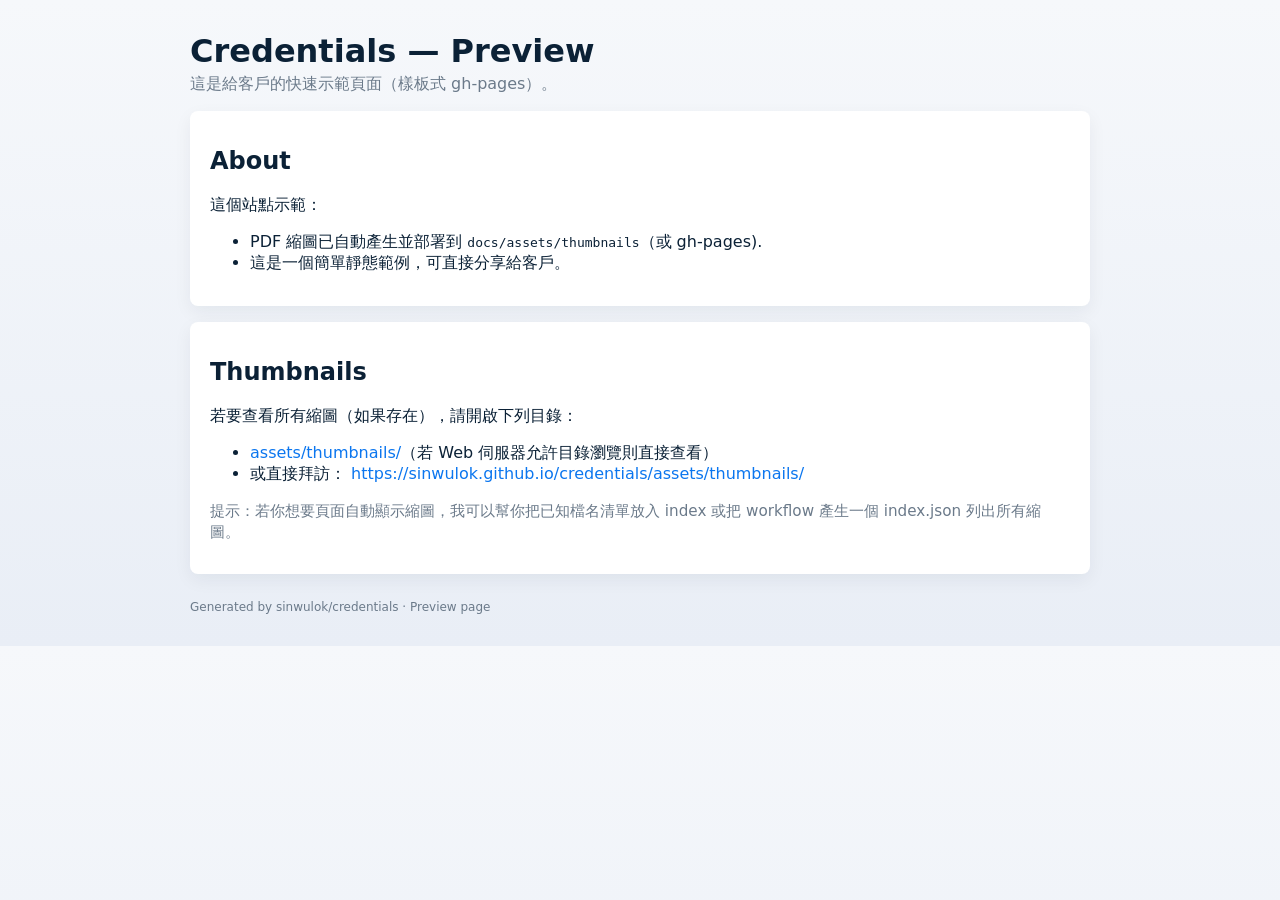
==== docs/index.html @ 2d91c53c "Add simple gh-pages preview (docs/index.html + docs/styles.css) to allow immediate preview for custo" ====
<!doctype html>
<html lang="zh-Hant">
<head>
  <meta charset="utf-8" />
  <meta name="viewport" content="width=device-width,initial-scale=1" />
  <title>Credentials — Preview</title>
  <link rel="stylesheet" href="styles.css" />
</head>
<body>
  <main class="wrap">
    <header>
      <h1>Credentials — Preview</h1>
      <p class="lead">這是給客戶的快速示範頁面（樣板式 gh-pages）。</p>
    </header>

    <section class="card">
      <h2>About</h2>
      <p>這個站點示範：</p>
      <ul>
        <li>PDF 縮圖已自動產生並部署到 <code>docs/assets/thumbnails</code>（或 gh-pages).</li>
        <li>這是一個簡單靜態範例，可直接分享給客戶。</li>
      </ul>
    </section>

    <section class="card">
      <h2>Thumbnails</h2>
      <p>若要查看所有縮圖（如果存在），請開啟下列目錄：</p>
      <ul>
        <li><a href="./assets/thumbnails/" target="_blank" rel="noopener">assets/thumbnails/</a>（若 Web 伺服器允許目錄瀏覽則直接查看）</li>
        <li>或直接拜訪： <a href="https://sinwulok.github.io/credentials/assets/thumbnails/" target="_blank" rel="noopener">https://sinwulok.github.io/credentials/assets/thumbnails/</a></li>
      </ul>
      <p class="muted">提示：若你想要頁面自動顯示縮圖，我可以幫你把已知檔名清單放入 index 或把 workflow 產生一個 index.json 列出所有縮圖。</p>
    </section>

    <footer>
      <small>Generated by sinwulok/credentials · Preview page</small>
    </footer>
  </main>
</body>
</html>
---- docs/styles.css ----
:root{
  --bg:#f6f8fb;
  --card:#ffffff;
  --accent:#0b76ef;
  --text:#0b2136;
  --muted:#6b7a8a;
}
*{box-sizing:border-box}
body{
  margin:0;
  font-family:system-ui,-apple-system,Segoe UI,Roboto,Helvetica,Arial;
  background:linear-gradient(180deg,var(--bg),#e9eef6);
  color:var(--text);
  padding:2rem;
}
.wrap{max-width:900px;margin:0 auto}
header h1{margin:0 0 .25rem}
.lead{margin:.25rem 0 1rem;color:var(--muted)}
.card{
  background:var(--card);
  border-radius:8px;
  padding:1rem 1.25rem;
  box-shadow:0 6px 18px rgba(11,33,54,0.06);
  margin-bottom:1rem;
}
a{color:var(--accent);text-decoration:none}
a:hover{text-decoration:underline}
footer{margin-top:1.5rem;color:var(--muted);font-size:.9rem}
.muted{color:var(--muted);font-size:.95rem}
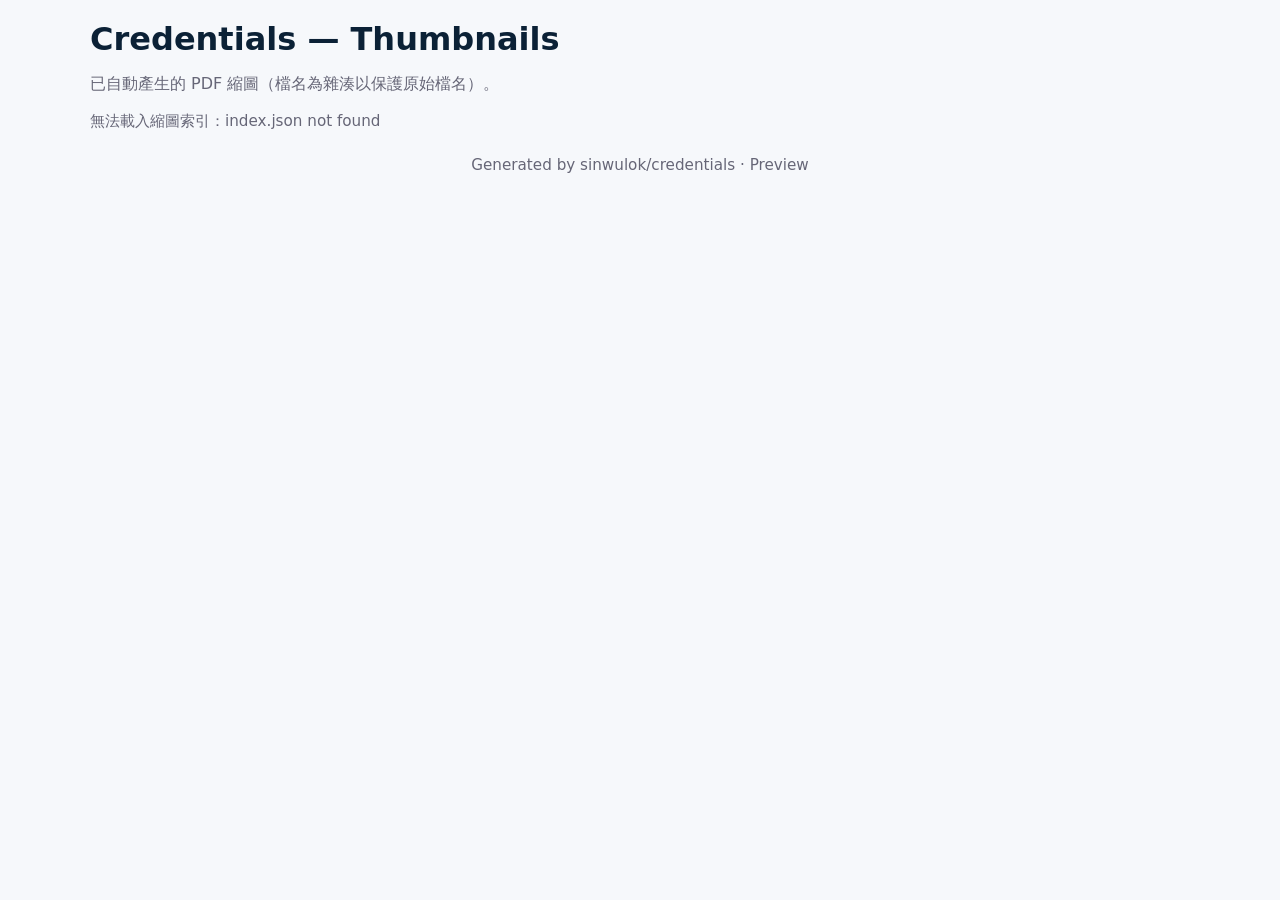
==== commit 968ba02d: "Make docs/index.html load thumbnails index.json and show gallery" ====
--- a/docs/index.html
+++ b/docs/index.html
@@ -3,38 +3,69 @@
 <head>
   <meta charset="utf-8" />
   <meta name="viewport" content="width=device-width,initial-scale=1" />
-  <title>Credentials — Preview</title>
-  <link rel="stylesheet" href="styles.css" />
+  <title>Credentials — Thumbnails</title>
+  <style>
+    body{font-family:system-ui, -apple-system, "Segoe UI", Roboto, Arial; margin:0; padding:1rem; background:#f6f8fb; color:#0b2136}
+    .wrap{max-width:1100px;margin:0 auto}
+    header{margin-bottom:1rem}
+    h1{margin:.25rem 0}
+    p.lead{color:#667}
+    .grid{display:grid;grid-template-columns:repeat(auto-fill,minmax(160px,1fr));gap:10px}
+    .card{background:#fff;padding:6px;border-radius:8px;box-shadow:0 6px 18px rgba(11,33,54,0.06)}
+    img{width:100%;height:auto;display:block;border-radius:6px}
+    .muted{color:#667;font-size:.95rem}
+    .center{text-align:center}
+  </style>
 </head>
 <body>
   <main class="wrap">
     <header>
-      <h1>Credentials — Preview</h1>
-      <p class="lead">這是給客戶的快速示範頁面（樣板式 gh-pages）。</p>
+      <h1>Credentials — Thumbnails</h1>
+      <p class="lead">已自動產生的 PDF 縮圖（檔名為雜湊以保護原始檔名）。</p>
     </header>
 
-    <section class="card">
-      <h2>About</h2>
-      <p>這個站點示範：</p>
-      <ul>
-        <li>PDF 縮圖已自動產生並部署到 <code>docs/assets/thumbnails</code>（或 gh-pages).</li>
-        <li>這是一個簡單靜態範例，可直接分享給客戶。</li>
-      </ul>
+    <section id="content">
+      <p class="muted">載入縮圖中…</p>
     </section>
 
-    <section class="card">
-      <h2>Thumbnails</h2>
-      <p>若要查看所有縮圖（如果存在），請開啟下列目錄：</p>
-      <ul>
-        <li><a href="./assets/thumbnails/" target="_blank" rel="noopener">assets/thumbnails/</a>（若 Web 伺服器允許目錄瀏覽則直接查看）</li>
-        <li>或直接拜訪： <a href="https://sinwulok.github.io/credentials/assets/thumbnails/" target="_blank" rel="noopener">https://sinwulok.github.io/credentials/assets/thumbnails/</a></li>
-      </ul>
-      <p class="muted">提示：若你想要頁面自動顯示縮圖，我可以幫你把已知檔名清單放入 index 或把 workflow 產生一個 index.json 列出所有縮圖。</p>
-    </section>
-
-    <footer>
-      <small>Generated by sinwulok/credentials · Preview page</small>
+    <footer style="margin-top:1.5rem" class="muted center">
+      Generated by sinwulok/credentials · Preview
     </footer>
   </main>
+
+  <script>
+    async function loadThumbnails() {
+      const content = document.getElementById('content');
+      try {
+        const res = await fetch('./assets/thumbnails/index.json');
+        if (!res.ok) throw new Error('index.json not found');
+        const files = await res.json();
+        if (!files || files.length === 0) {
+          content.innerHTML = '<p class="muted">目前沒有縮圖。</p>';
+          return;
+        }
+        const grid = document.createElement('div');
+        grid.className = 'grid';
+        files.forEach(fn => {
+          const card = document.createElement('div');
+          card.className = 'card';
+          const img = document.createElement('img');
+          img.src = './assets/thumbnails/' + fn;
+          img.alt = fn;
+          card.appendChild(img);
+          grid.appendChild(card);
+        });
+        content.innerHTML = '';
+        content.appendChild(grid);
+      } catch (err) {
+        content.innerHTML = '<p class="muted">無法載入縮圖索引：' + err.message + '</p>';
+      }
+    }
+    // Disable cache when reloading during development in some browsers:
+    if (location.search.indexOf('nocache') !== -1) {
+      fetch('./assets/thumbnails/index.json', {cache: 'no-store'}).catch(()=>{});
+    }
+    loadThumbnails();
+  </script>
 </body>
 </html>
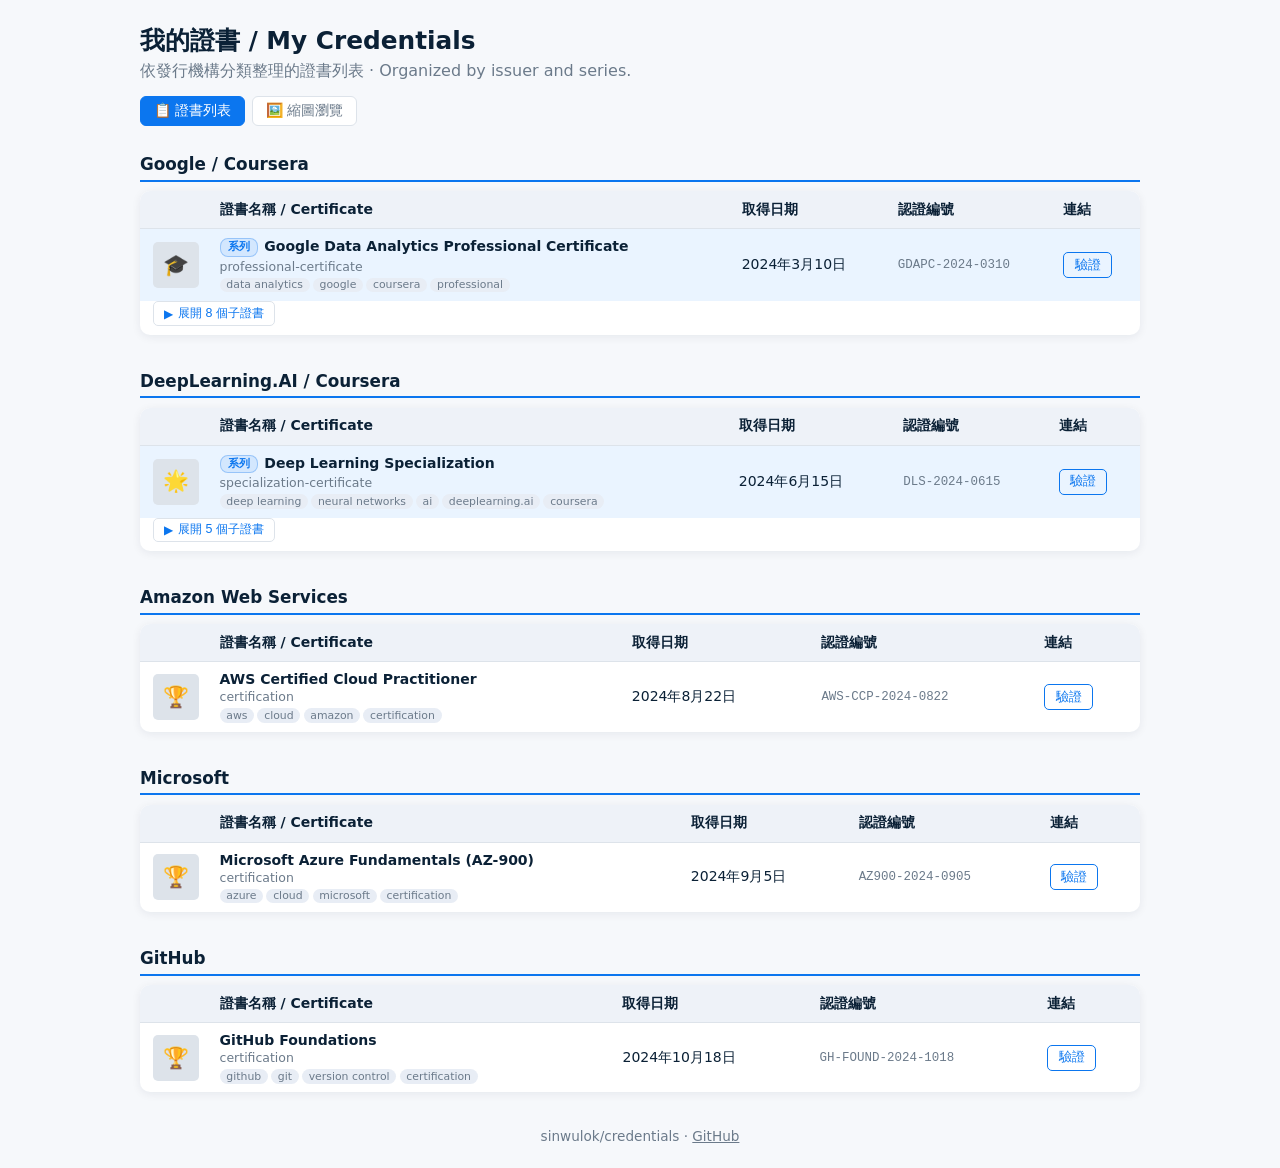
==== commit e76da957: "Improve GH Pages: structured tables per issuer with expandable parent/child cert hierarchy Co-author" ====
--- a/docs/index.html
+++ b/docs/index.html
@@ -3,69 +3,501 @@
 <head>
   <meta charset="utf-8" />
   <meta name="viewport" content="width=device-width,initial-scale=1" />
-  <title>Credentials — Thumbnails</title>
+  <title>Credentials — 證書列表</title>
   <style>
-    body{font-family:system-ui, -apple-system, "Segoe UI", Roboto, Arial; margin:0; padding:1rem; background:#f6f8fb; color:#0b2136}
-    .wrap{max-width:1100px;margin:0 auto}
-    header{margin-bottom:1rem}
-    h1{margin:.25rem 0}
-    p.lead{color:#667}
-    .grid{display:grid;grid-template-columns:repeat(auto-fill,minmax(160px,1fr));gap:10px}
-    .card{background:#fff;padding:6px;border-radius:8px;box-shadow:0 6px 18px rgba(11,33,54,0.06)}
-    img{width:100%;height:auto;display:block;border-radius:6px}
-    .muted{color:#667;font-size:.95rem}
-    .center{text-align:center}
+    /* ── Variables ─────────────────────────────────────────── */
+    :root {
+      --bg: #f6f8fb;
+      --card: #ffffff;
+      --accent: #0b76ef;
+      --text: #0b2136;
+      --muted: #6b7a8a;
+      --border: #dde3ea;
+      --parent-bg: #eaf4ff;
+      --child-bg: #f3f7fc;
+    }
+
+    /* ── Reset ─────────────────────────────────────────────── */
+    *, *::before, *::after { box-sizing: border-box; }
+
+    /* ── Base ──────────────────────────────────────────────── */
+    body {
+      margin: 0;
+      font-family: system-ui, -apple-system, "Segoe UI", Roboto, Arial, sans-serif;
+      background: var(--bg);
+      color: var(--text);
+      padding: 1.5rem 1rem;
+    }
+    .wrap { max-width: 1000px; margin: 0 auto; }
+
+    /* ── Header / nav ──────────────────────────────────────── */
+    header { margin-bottom: 1.75rem; }
+    header h1 { margin: 0 0 0.25rem; font-size: 1.55rem; }
+    .lead { margin: 0.2rem 0 0.9rem; color: var(--muted); }
+    .nav { display: flex; flex-wrap: wrap; gap: 0.45rem; }
+    .nav a {
+      padding: 0.3rem 0.8rem;
+      border-radius: 6px;
+      text-decoration: none;
+      font-size: 0.875rem;
+      color: var(--muted);
+      background: var(--card);
+      border: 1px solid var(--border);
+      transition: color 0.15s, border-color 0.15s, background 0.15s;
+    }
+    .nav a.active {
+      background: var(--accent);
+      color: #fff;
+      border-color: var(--accent);
+    }
+    .nav a:hover:not(.active) { color: var(--accent); border-color: var(--accent); }
+
+    /* ── Issuer section ────────────────────────────────────── */
+    .issuer-section { margin-bottom: 2.25rem; }
+    .issuer-section h2 {
+      margin: 0 0 0.6rem;
+      font-size: 1.05rem;
+      padding-bottom: 0.35rem;
+      border-bottom: 2px solid var(--accent);
+      color: var(--text);
+    }
+
+    /* ── Main cert table ───────────────────────────────────── */
+    .cert-table {
+      width: 100%;
+      border-collapse: collapse;
+      background: var(--card);
+      border-radius: 10px;
+      overflow: hidden;
+      box-shadow: 0 2px 10px rgba(11,33,54,0.07);
+      font-size: 0.875rem;
+    }
+    .cert-table thead th {
+      background: #eef2f8;
+      padding: 0.6rem 0.8rem;
+      text-align: left;
+      font-weight: 600;
+      color: var(--text);
+      white-space: nowrap;
+    }
+    .cert-table thead th:first-child { width: 56px; }
+    .cert-table tbody .cert-row { border-top: 1px solid var(--border); }
+    .cert-table tbody .cert-row:hover > td { background: #f0f5fc; }
+    .cert-table tbody .cert-row.parent-row > td { background: var(--parent-bg); }
+    .cert-table tbody .cert-row.parent-row:hover > td { background: #daeeff; }
+    .cert-table td {
+      padding: 0.55rem 0.8rem;
+      vertical-align: middle;
+    }
+    .cert-table td.td-thumb {
+      width: 56px;
+      padding: 0.45rem 0.5rem 0.45rem 0.8rem;
+    }
+
+    /* ── Thumbnail ─────────────────────────────────────────── */
+    .thumb-img {
+      width: 46px; height: 46px;
+      object-fit: cover;
+      border-radius: 5px;
+      display: block;
+    }
+    .thumb-icon {
+      width: 46px; height: 46px;
+      border-radius: 5px;
+      background: #dde3ea;
+      display: flex; align-items: center; justify-content: center;
+      font-size: 1.3rem;
+      line-height: 1;
+    }
+
+    /* ── Title cell ────────────────────────────────────────── */
+    .cert-title { font-weight: 600; }
+    .cert-meta { font-size: 0.78rem; color: var(--muted); margin-top: 0.12rem; }
+    .badge-series {
+      display: inline-block;
+      font-size: 0.68rem;
+      padding: 0.08rem 0.45rem;
+      border-radius: 8px;
+      font-weight: 700;
+      color: var(--accent);
+      background: rgba(11,118,239,0.1);
+      border: 1px solid rgba(11,118,239,0.3);
+      vertical-align: middle;
+      margin-right: 0.4rem;
+    }
+    .tags { display: flex; flex-wrap: wrap; gap: 0.2rem; margin-top: 0.25rem; }
+    .tag {
+      display: inline-block;
+      font-size: 0.68rem;
+      padding: 0.05rem 0.42rem;
+      border-radius: 8px;
+      background: #e8edf5;
+      color: var(--muted);
+    }
+
+    /* ── Misc table cells ──────────────────────────────────── */
+    .td-date { white-space: nowrap; }
+    .td-id { font-family: ui-monospace, "Cascadia Code", monospace; font-size: 0.78rem; color: var(--muted); }
+    .verify-link {
+      display: inline-block;
+      padding: 0.22rem 0.65rem;
+      border-radius: 5px;
+      font-size: 0.8rem;
+      color: var(--accent);
+      border: 1px solid var(--accent);
+      text-decoration: none;
+      white-space: nowrap;
+      transition: background 0.15s, color 0.15s;
+    }
+    .verify-link:hover { background: var(--accent); color: #fff; }
+
+    /* ── Expand-button row ─────────────────────────────────── */
+    .expand-row { border-top: none !important; }
+    .expand-row td {
+      padding: 0 0.8rem 0.55rem 0.8rem;
+      border-top: none;
+    }
+    .expand-btn {
+      background: none;
+      border: 1px solid var(--border);
+      padding: 0.18rem 0.65rem;
+      border-radius: 5px;
+      cursor: pointer;
+      font-size: 0.78rem;
+      color: var(--accent);
+      display: inline-flex;
+      align-items: center;
+      gap: 0.3rem;
+      transition: background 0.15s, color 0.15s, border-color 0.15s;
+    }
+    .expand-btn:hover, .expand-btn[aria-expanded="true"] {
+      background: var(--accent);
+      color: #fff;
+      border-color: var(--accent);
+    }
+    .expand-arrow { display: inline-block; transition: transform 0.2s; font-style: normal; }
+    .expand-btn[aria-expanded="true"] .expand-arrow { transform: rotate(90deg); }
+
+    /* ── Children panel ────────────────────────────────────── */
+    .children-row { display: none; }
+    .children-row.open { display: table-row; }
+    .children-row > td {
+      padding: 0.6rem 0.8rem 0.9rem 2rem;
+      background: var(--child-bg);
+    }
+    .children-label {
+      font-size: 0.75rem;
+      font-weight: 700;
+      color: var(--muted);
+      text-transform: uppercase;
+      letter-spacing: 0.05em;
+      margin-bottom: 0.45rem;
+    }
+    .child-table {
+      width: 100%;
+      border-collapse: collapse;
+      font-size: 0.845rem;
+      background: var(--card);
+      border-radius: 7px;
+      overflow: hidden;
+      border: 1px solid var(--border);
+    }
+    .child-table thead th {
+      background: #f3f6fb;
+      padding: 0.4rem 0.7rem;
+      text-align: left;
+      font-size: 0.775rem;
+      font-weight: 600;
+      color: var(--muted);
+      white-space: nowrap;
+    }
+    .child-table tbody tr { border-top: 1px solid var(--border); }
+    .child-table tbody tr:hover td { background: #f7faff; }
+    .child-table td { padding: 0.4rem 0.7rem; vertical-align: middle; }
+    .child-num { color: var(--muted); font-size: 0.78rem; width: 28px; }
+
+    /* ── Empty / error states ──────────────────────────────── */
+    .muted { color: var(--muted); font-size: 0.925rem; }
+    code { font-family: ui-monospace, monospace; font-size: 0.88em; }
+
+    /* ── Footer ────────────────────────────────────────────── */
+    footer {
+      margin-top: 2rem;
+      color: var(--muted);
+      font-size: 0.85rem;
+      text-align: center;
+    }
+    footer a { color: inherit; }
+
+    /* ── Responsive ────────────────────────────────────────── */
+    @media (max-width: 640px) {
+      .cert-table thead { display: none; }
+      .cert-table tbody .cert-row,
+      .cert-table tbody .expand-row { display: block; }
+      .cert-table tbody .cert-row td,
+      .cert-table tbody .expand-row td { display: block; padding: 0.3rem 0.7rem; }
+      .cert-table tbody .cert-row td::before {
+        content: attr(data-label) ": ";
+        font-size: 0.75rem;
+        font-weight: 600;
+        color: var(--muted);
+      }
+      .cert-table tbody .cert-row td.td-thumb::before { content: none; }
+      .children-row > td { padding-left: 0.7rem; }
+    }
   </style>
 </head>
 <body>
   <main class="wrap">
     <header>
-      <h1>Credentials — Thumbnails</h1>
-      <p class="lead">已自動產生的 PDF 縮圖（檔名為雜湊以保護原始檔名）。</p>
+      <h1>我的證書 / My Credentials</h1>
+      <p class="lead">依發行機構分類整理的證書列表 &middot; Organized by issuer and series.</p>
+      <nav class="nav">
+        <a href="index.html" class="active">📋 證書列表</a>
+        <a href="gallery.html">🖼️ 縮圖瀏覽</a>
+      </nav>
     </header>
 
-    <section id="content">
-      <p class="muted">載入縮圖中…</p>
-    </section>
-
-    <footer style="margin-top:1.5rem" class="muted center">
-      Generated by sinwulok/credentials · Preview
+    <div id="content">
+      <p class="muted">載入中…</p>
+    </div>
+
+    <footer>
+      sinwulok/credentials &middot;
+      <a href="https://github.com/sinwulok/credentials" target="_blank" rel="noopener noreferrer">GitHub</a>
     </footer>
   </main>
 
   <script>
-    async function loadThumbnails() {
+    /* ── Tiny DOM helper ──────────────────────────────────── */
+    function el(tag, props, ...kids) {
+      const e = document.createElement(tag);
+      if (props) {
+        for (const [k, v] of Object.entries(props)) {
+          if (k === 'cls') e.className = v;
+          else if (k === 'text') e.textContent = v;
+          else e.setAttribute(k, v);
+        }
+      }
+      for (const k of kids) {
+        if (k === null || k === undefined) continue;
+        e.append(k instanceof Node ? k : String(k));
+      }
+      return e;
+    }
+
+    /* ── Date formatter ───────────────────────────────────── */
+    function fmtDate(d) {
+      if (!d) return '—';
+      try {
+        return new Date(d).toLocaleDateString('zh-Hant-TW',
+          { year: 'numeric', month: 'short', day: 'numeric' });
+      } catch { return d; }
+    }
+
+    /* ── Thumbnail cell ───────────────────────────────────── */
+    const TYPE_ICON = {
+      'certification': '🏆',
+      'professional-certificate': '🎓',
+      'specialization-certificate': '🌟',
+      'course-certificate': '📜',
+    };
+    function thumbCell(cert) {
+      const td = el('td', { cls: 'td-thumb' });
+      if (cert.thumbnail) {
+        td.appendChild(el('img', { src: cert.thumbnail, alt: cert.title, cls: 'thumb-img' }));
+      } else {
+        td.appendChild(el('span', { cls: 'thumb-icon' },
+          TYPE_ICON[cert.type] || '📄'));
+      }
+      return td;
+    }
+
+    /* ── Child certs table ────────────────────────────────── */
+    function buildChildTable(children) {
+      const t = el('table', { cls: 'child-table' },
+        el('thead', {},
+          el('tr', {},
+            el('th', { text: '#' }),
+            el('th', { text: '子證書名稱 / Sub-certificate' }),
+            el('th', { text: '取得日期' }),
+            el('th', { text: '認證編號' }),
+            el('th', { text: '連結' })
+          )
+        )
+      );
+      const tbody = el('tbody', {});
+      children.forEach((c, i) => {
+        const tr = el('tr', {},
+          el('td', { cls: 'child-num', text: String(i + 1) }),
+          (() => {
+            const td = el('td', { 'data-label': '證書名稱' },
+              el('span', { cls: 'cert-title', text: c.title })
+            );
+            if (c.type) td.appendChild(el('div', { cls: 'cert-meta', text: c.type }));
+            return td;
+          })(),
+          el('td', { cls: 'td-date', 'data-label': '日期', text: fmtDate(c.issue_date) }),
+          el('td', { cls: 'td-id', 'data-label': '認證編號', text: c.credential_id || '—' }),
+          (() => {
+            const td = el('td', { 'data-label': '連結' });
+            td.appendChild(c.verification_url
+              ? el('a', { href: c.verification_url, target: '_blank',
+                          rel: 'noopener noreferrer', cls: 'verify-link', text: '驗證' })
+              : el('span', { cls: 'muted', text: '—' }));
+            return td;
+          })()
+        );
+        tbody.appendChild(tr);
+      });
+      t.appendChild(tbody);
+      return t;
+    }
+
+    /* ── Build rows for one top-level cert ────────────────── */
+    function buildCertRows(cert, children) {
+      const rows = [];
+      const isParent = cert.group_role === 'parent' && children.length > 0;
+
+      /* ── data row ── */
+      const tr = el('tr', { cls: 'cert-row' + (isParent ? ' parent-row' : '') });
+      tr.appendChild(thumbCell(cert));
+
+      // title + meta
+      const tdTitle = el('td', { 'data-label': '證書名稱' });
+      const titleSpan = el('span', { cls: 'cert-title' });
+      if (isParent) titleSpan.appendChild(el('span', { cls: 'badge-series', text: '系列' }));
+      titleSpan.appendChild(document.createTextNode(cert.title));
+      tdTitle.appendChild(titleSpan);
+      if (cert.type) tdTitle.appendChild(el('div', { cls: 'cert-meta', text: cert.type }));
+      if (Array.isArray(cert.tags) && cert.tags.length) {
+        const tagBox = el('div', { cls: 'tags' });
+        cert.tags.slice(0, 5).forEach(t => tagBox.appendChild(el('span', { cls: 'tag', text: t })));
+        tdTitle.appendChild(tagBox);
+      }
+      tr.appendChild(tdTitle);
+
+      tr.appendChild(el('td', { cls: 'td-date', 'data-label': '取得日期', text: fmtDate(cert.issue_date) }));
+      tr.appendChild(el('td', { cls: 'td-id', 'data-label': '認證編號', text: cert.credential_id || '—' }));
+
+      const tdLink = el('td', { 'data-label': '連結' });
+      tdLink.appendChild(cert.verification_url
+        ? el('a', { href: cert.verification_url, target: '_blank',
+                    rel: 'noopener noreferrer', cls: 'verify-link', text: '驗證' })
+        : el('span', { cls: 'muted', text: '—' }));
+      tr.appendChild(tdLink);
+      rows.push(tr);
+
+      /* ── expand-button row ── */
+      if (isParent) {
+        const panelId = 'cp-' + cert.id;
+
+        const btnRow = el('tr', { cls: 'expand-row' });
+        const btnTd = el('td', { colspan: '5' });
+        const btn = el('button', {
+          cls: 'expand-btn',
+          type: 'button',
+          'aria-expanded': 'false',
+          'aria-controls': panelId
+        });
+        const arrow = el('i', { cls: 'expand-arrow', text: '▶' });
+        btn.appendChild(arrow);
+        btn.appendChild(document.createTextNode(' 展開 ' + children.length + ' 個子證書'));
+        btn.addEventListener('click', () => {
+          const panel = document.getElementById(panelId);
+          const open = btn.getAttribute('aria-expanded') !== 'true';
+          btn.setAttribute('aria-expanded', String(open));
+          btn.lastChild.textContent = ' ' + (open ? '收起' : '展開') + ' ' + children.length + ' 個子證書';
+          panel.classList.toggle('open', open);
+        });
+        btnTd.appendChild(btn);
+        btnRow.appendChild(btnTd);
+        rows.push(btnRow);
+
+        /* ── children panel row ── */
+        const panelRow = el('tr', { cls: 'children-row', id: panelId });
+        const panelTd = el('td', { colspan: '5' });
+        panelTd.appendChild(el('div', { cls: 'children-label', text: '子證書 / Sub-certificates' }));
+        panelTd.appendChild(buildChildTable(children));
+        panelRow.appendChild(panelTd);
+        rows.push(panelRow);
+      }
+
+      return rows;
+    }
+
+    /* ── Build one issuer section ─────────────────────────── */
+    function buildSection(issuer, certs) {
+      // Map parent_id → children list
+      const childMap = new Map();
+      certs.forEach(c => {
+        if (c.parent_id !== null && c.parent_id !== undefined) {
+          if (!childMap.has(c.parent_id)) childMap.set(c.parent_id, []);
+          childMap.get(c.parent_id).push(c);
+        }
+      });
+
+      const topLevel = certs.filter(c => c.group_role !== 'child');
+
+      const section = el('section', { cls: 'issuer-section' },
+        el('h2', { text: issuer })
+      );
+
+      const table = el('table', { cls: 'cert-table' },
+        el('thead', {},
+          el('tr', {},
+            el('th'),
+            el('th', { text: '證書名稱 / Certificate' }),
+            el('th', { text: '取得日期' }),
+            el('th', { text: '認證編號' }),
+            el('th', { text: '連結' })
+          )
+        )
+      );
+      const tbody = el('tbody', {});
+      topLevel.forEach(cert => {
+        buildCertRows(cert, childMap.get(cert.id) || [])
+          .forEach(row => tbody.appendChild(row));
+      });
+      table.appendChild(tbody);
+      section.appendChild(table);
+      return section;
+    }
+
+    /* ── Main ─────────────────────────────────────────────── */
+    async function loadCredentials() {
       const content = document.getElementById('content');
       try {
-        const res = await fetch('./assets/thumbnails/index.json');
-        if (!res.ok) throw new Error('index.json not found');
-        const files = await res.json();
-        if (!files || files.length === 0) {
-          content.innerHTML = '<p class="muted">目前沒有縮圖。</p>';
+        const res = await fetch('./data/credentials.json');
+        if (!res.ok) throw new Error('credentials.json 未找到 (HTTP ' + res.status + ')');
+        const creds = await res.json();
+
+        if (!Array.isArray(creds) || creds.length === 0) {
+          content.innerHTML = '<p class="muted">目前沒有證書資料。</p>';
           return;
         }
-        const grid = document.createElement('div');
-        grid.className = 'grid';
-        files.forEach(fn => {
-          const card = document.createElement('div');
-          card.className = 'card';
-          const img = document.createElement('img');
-          img.src = './assets/thumbnails/' + fn;
-          img.alt = fn;
-          card.appendChild(img);
-          grid.appendChild(card);
+
+        // Group by issuer, preserving order of first appearance
+        const issuerOrder = [];
+        const byIssuer = new Map();
+        creds.forEach(c => {
+          const key = c.issuer || '其他 / Other';
+          if (!byIssuer.has(key)) { byIssuer.set(key, []); issuerOrder.push(key); }
+          byIssuer.get(key).push(c);
         });
+
         content.innerHTML = '';
-        content.appendChild(grid);
+        issuerOrder.forEach(issuer =>
+          content.appendChild(buildSection(issuer, byIssuer.get(issuer)))
+        );
       } catch (err) {
-        content.innerHTML = '<p class="muted">無法載入縮圖索引：' + err.message + '</p>';
-      }
-    }
-    // Disable cache when reloading during development in some browsers:
-    if (location.search.indexOf('nocache') !== -1) {
-      fetch('./assets/thumbnails/index.json', {cache: 'no-store'}).catch(()=>{});
-    }
-    loadThumbnails();
+        content.innerHTML =
+          '<p class="muted">無法載入證書資料：' + err.message + '</p>' +
+          '<p class="muted" style="font-size:.83rem">請確認 <code>data/credentials.json</code> 已正確產生。</p>';
+      }
+    }
+
+    loadCredentials();
   </script>
 </body>
 </html>
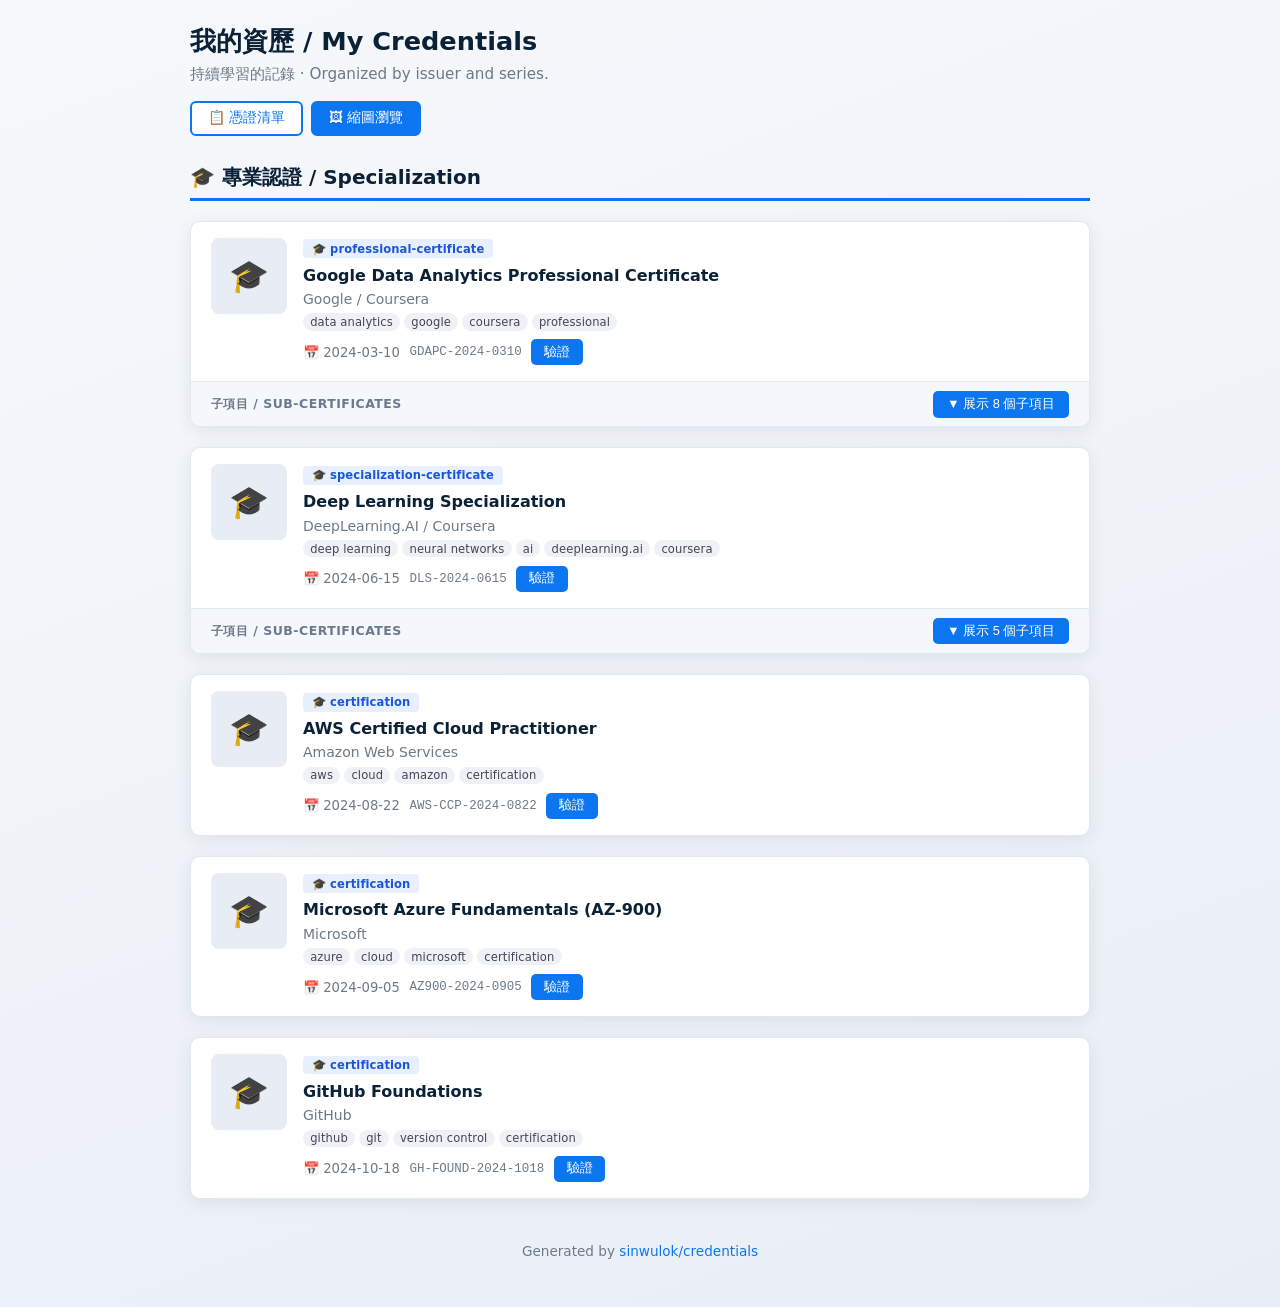
==== commit de8e377f: "Redesign credentials portfolio page: group by Specialization and Learning Path Co-authored-by: sinwu" ====
--- a/docs/index.html
+++ b/docs/index.html
@@ -3,501 +3,240 @@
 <head>
   <meta charset="utf-8" />
   <meta name="viewport" content="width=device-width,initial-scale=1" />
-  <title>Credentials — 證書列表</title>
-  <style>
-    /* ── Variables ─────────────────────────────────────────── */
-    :root {
-      --bg: #f6f8fb;
-      --card: #ffffff;
-      --accent: #0b76ef;
-      --text: #0b2136;
-      --muted: #6b7a8a;
-      --border: #dde3ea;
-      --parent-bg: #eaf4ff;
-      --child-bg: #f3f7fc;
-    }
-
-    /* ── Reset ─────────────────────────────────────────────── */
-    *, *::before, *::after { box-sizing: border-box; }
-
-    /* ── Base ──────────────────────────────────────────────── */
-    body {
-      margin: 0;
-      font-family: system-ui, -apple-system, "Segoe UI", Roboto, Arial, sans-serif;
-      background: var(--bg);
-      color: var(--text);
-      padding: 1.5rem 1rem;
-    }
-    .wrap { max-width: 1000px; margin: 0 auto; }
-
-    /* ── Header / nav ──────────────────────────────────────── */
-    header { margin-bottom: 1.75rem; }
-    header h1 { margin: 0 0 0.25rem; font-size: 1.55rem; }
-    .lead { margin: 0.2rem 0 0.9rem; color: var(--muted); }
-    .nav { display: flex; flex-wrap: wrap; gap: 0.45rem; }
-    .nav a {
-      padding: 0.3rem 0.8rem;
-      border-radius: 6px;
-      text-decoration: none;
-      font-size: 0.875rem;
-      color: var(--muted);
-      background: var(--card);
-      border: 1px solid var(--border);
-      transition: color 0.15s, border-color 0.15s, background 0.15s;
-    }
-    .nav a.active {
-      background: var(--accent);
-      color: #fff;
-      border-color: var(--accent);
-    }
-    .nav a:hover:not(.active) { color: var(--accent); border-color: var(--accent); }
-
-    /* ── Issuer section ────────────────────────────────────── */
-    .issuer-section { margin-bottom: 2.25rem; }
-    .issuer-section h2 {
-      margin: 0 0 0.6rem;
-      font-size: 1.05rem;
-      padding-bottom: 0.35rem;
-      border-bottom: 2px solid var(--accent);
-      color: var(--text);
-    }
-
-    /* ── Main cert table ───────────────────────────────────── */
-    .cert-table {
-      width: 100%;
-      border-collapse: collapse;
-      background: var(--card);
-      border-radius: 10px;
-      overflow: hidden;
-      box-shadow: 0 2px 10px rgba(11,33,54,0.07);
-      font-size: 0.875rem;
-    }
-    .cert-table thead th {
-      background: #eef2f8;
-      padding: 0.6rem 0.8rem;
-      text-align: left;
-      font-weight: 600;
-      color: var(--text);
-      white-space: nowrap;
-    }
-    .cert-table thead th:first-child { width: 56px; }
-    .cert-table tbody .cert-row { border-top: 1px solid var(--border); }
-    .cert-table tbody .cert-row:hover > td { background: #f0f5fc; }
-    .cert-table tbody .cert-row.parent-row > td { background: var(--parent-bg); }
-    .cert-table tbody .cert-row.parent-row:hover > td { background: #daeeff; }
-    .cert-table td {
-      padding: 0.55rem 0.8rem;
-      vertical-align: middle;
-    }
-    .cert-table td.td-thumb {
-      width: 56px;
-      padding: 0.45rem 0.5rem 0.45rem 0.8rem;
-    }
-
-    /* ── Thumbnail ─────────────────────────────────────────── */
-    .thumb-img {
-      width: 46px; height: 46px;
-      object-fit: cover;
-      border-radius: 5px;
-      display: block;
-    }
-    .thumb-icon {
-      width: 46px; height: 46px;
-      border-radius: 5px;
-      background: #dde3ea;
-      display: flex; align-items: center; justify-content: center;
-      font-size: 1.3rem;
-      line-height: 1;
-    }
-
-    /* ── Title cell ────────────────────────────────────────── */
-    .cert-title { font-weight: 600; }
-    .cert-meta { font-size: 0.78rem; color: var(--muted); margin-top: 0.12rem; }
-    .badge-series {
-      display: inline-block;
-      font-size: 0.68rem;
-      padding: 0.08rem 0.45rem;
-      border-radius: 8px;
-      font-weight: 700;
-      color: var(--accent);
-      background: rgba(11,118,239,0.1);
-      border: 1px solid rgba(11,118,239,0.3);
-      vertical-align: middle;
-      margin-right: 0.4rem;
-    }
-    .tags { display: flex; flex-wrap: wrap; gap: 0.2rem; margin-top: 0.25rem; }
-    .tag {
-      display: inline-block;
-      font-size: 0.68rem;
-      padding: 0.05rem 0.42rem;
-      border-radius: 8px;
-      background: #e8edf5;
-      color: var(--muted);
-    }
-
-    /* ── Misc table cells ──────────────────────────────────── */
-    .td-date { white-space: nowrap; }
-    .td-id { font-family: ui-monospace, "Cascadia Code", monospace; font-size: 0.78rem; color: var(--muted); }
-    .verify-link {
-      display: inline-block;
-      padding: 0.22rem 0.65rem;
-      border-radius: 5px;
-      font-size: 0.8rem;
-      color: var(--accent);
-      border: 1px solid var(--accent);
-      text-decoration: none;
-      white-space: nowrap;
-      transition: background 0.15s, color 0.15s;
-    }
-    .verify-link:hover { background: var(--accent); color: #fff; }
-
-    /* ── Expand-button row ─────────────────────────────────── */
-    .expand-row { border-top: none !important; }
-    .expand-row td {
-      padding: 0 0.8rem 0.55rem 0.8rem;
-      border-top: none;
-    }
-    .expand-btn {
-      background: none;
-      border: 1px solid var(--border);
-      padding: 0.18rem 0.65rem;
-      border-radius: 5px;
-      cursor: pointer;
-      font-size: 0.78rem;
-      color: var(--accent);
-      display: inline-flex;
-      align-items: center;
-      gap: 0.3rem;
-      transition: background 0.15s, color 0.15s, border-color 0.15s;
-    }
-    .expand-btn:hover, .expand-btn[aria-expanded="true"] {
-      background: var(--accent);
-      color: #fff;
-      border-color: var(--accent);
-    }
-    .expand-arrow { display: inline-block; transition: transform 0.2s; font-style: normal; }
-    .expand-btn[aria-expanded="true"] .expand-arrow { transform: rotate(90deg); }
-
-    /* ── Children panel ────────────────────────────────────── */
-    .children-row { display: none; }
-    .children-row.open { display: table-row; }
-    .children-row > td {
-      padding: 0.6rem 0.8rem 0.9rem 2rem;
-      background: var(--child-bg);
-    }
-    .children-label {
-      font-size: 0.75rem;
-      font-weight: 700;
-      color: var(--muted);
-      text-transform: uppercase;
-      letter-spacing: 0.05em;
-      margin-bottom: 0.45rem;
-    }
-    .child-table {
-      width: 100%;
-      border-collapse: collapse;
-      font-size: 0.845rem;
-      background: var(--card);
-      border-radius: 7px;
-      overflow: hidden;
-      border: 1px solid var(--border);
-    }
-    .child-table thead th {
-      background: #f3f6fb;
-      padding: 0.4rem 0.7rem;
-      text-align: left;
-      font-size: 0.775rem;
-      font-weight: 600;
-      color: var(--muted);
-      white-space: nowrap;
-    }
-    .child-table tbody tr { border-top: 1px solid var(--border); }
-    .child-table tbody tr:hover td { background: #f7faff; }
-    .child-table td { padding: 0.4rem 0.7rem; vertical-align: middle; }
-    .child-num { color: var(--muted); font-size: 0.78rem; width: 28px; }
-
-    /* ── Empty / error states ──────────────────────────────── */
-    .muted { color: var(--muted); font-size: 0.925rem; }
-    code { font-family: ui-monospace, monospace; font-size: 0.88em; }
-
-    /* ── Footer ────────────────────────────────────────────── */
-    footer {
-      margin-top: 2rem;
-      color: var(--muted);
-      font-size: 0.85rem;
-      text-align: center;
-    }
-    footer a { color: inherit; }
-
-    /* ── Responsive ────────────────────────────────────────── */
-    @media (max-width: 640px) {
-      .cert-table thead { display: none; }
-      .cert-table tbody .cert-row,
-      .cert-table tbody .expand-row { display: block; }
-      .cert-table tbody .cert-row td,
-      .cert-table tbody .expand-row td { display: block; padding: 0.3rem 0.7rem; }
-      .cert-table tbody .cert-row td::before {
-        content: attr(data-label) ": ";
-        font-size: 0.75rem;
-        font-weight: 600;
-        color: var(--muted);
-      }
-      .cert-table tbody .cert-row td.td-thumb::before { content: none; }
-      .children-row > td { padding-left: 0.7rem; }
-    }
-  </style>
+  <title>我的資歷 / My Credentials</title>
+  <link rel="stylesheet" href="./styles.css" />
 </head>
 <body>
   <main class="wrap">
     <header>
-      <h1>我的證書 / My Credentials</h1>
-      <p class="lead">依發行機構分類整理的證書列表 &middot; Organized by issuer and series.</p>
-      <nav class="nav">
-        <a href="index.html" class="active">📋 證書列表</a>
-        <a href="gallery.html">🖼️ 縮圖瀏覽</a>
-      </nav>
+      <h1>我的資歷 / My Credentials</h1>
+      <p class="lead">持續學習的記錄 · Organized by issuer and series.</p>
+      <div class="view-nav">
+        <button class="view-btn active" disabled aria-current="page">📋 憑證清單</button>
+        <a href="./gallery.html" class="view-btn">🖼 縮圖瀏覽</a>
+      </div>
     </header>
 
-    <div id="content">
-      <p class="muted">載入中…</p>
-    </div>
+    <section id="content" aria-live="polite">
+      <p class="muted">載入資料中…</p>
+    </section>
 
     <footer>
-      sinwulok/credentials &middot;
-      <a href="https://github.com/sinwulok/credentials" target="_blank" rel="noopener noreferrer">GitHub</a>
+      Generated by <a href="https://github.com/sinwulok/credentials" target="_blank" rel="noopener noreferrer">sinwulok/credentials</a>
     </footer>
   </main>
 
   <script>
-    /* ── Tiny DOM helper ──────────────────────────────────── */
-    function el(tag, props, ...kids) {
-      const e = document.createElement(tag);
-      if (props) {
-        for (const [k, v] of Object.entries(props)) {
-          if (k === 'cls') e.className = v;
-          else if (k === 'text') e.textContent = v;
-          else e.setAttribute(k, v);
+  'use strict';
+
+  /* ── constants ── */
+  const THUMB_PLACEHOLDER_HTML = '<span class="thumb-placeholder" aria-hidden="true">🎓</span>';
+
+  /* ── type classification ── */
+  const SPECIALIZATION_TYPES = [
+    'specialization', 'professional-certificate', 'professional_certificate',
+    'professional certificate', 'nanodegree', 'micromasters', 'microdegree',
+    'certificate-program', 'certificate_program',
+  ];
+  const LEARNING_PATH_TYPES = [
+    'learning-path', 'learning_path', 'learning path',
+    'career-path', 'career_path', 'career path',
+    'guided-project-series', 'path',
+  ];
+
+  function getCategoryKey(type) {
+    const t = (type || '').toLowerCase().trim();
+    if (SPECIALIZATION_TYPES.some(s => t === s || t.includes(s))) return 'specialization';
+    if (LEARNING_PATH_TYPES.some(s => t === s || t.includes(s))) return 'learning-path';
+    return 'specialization'; /* default: treat unknowns as specialization */
+  }
+
+  /* ── sort helper ── */
+  function byOrderThenId(a, b) {
+    return (a.order ?? 999999) - (b.order ?? 999999) || (a.id ?? 0) - (b.id ?? 0);
+  }
+
+  /* ── HTML escaping ── */
+  function esc(str) {
+    return String(str == null ? '' : str)
+      .replace(/&/g, '&amp;')
+      .replace(/</g, '&lt;')
+      .replace(/>/g, '&gt;')
+      .replace(/"/g, '&quot;');
+  }
+
+  /* ── rendering helpers ── */
+  function renderTags(tags) {
+    if (!Array.isArray(tags) || tags.length === 0) return '';
+    return '<div class="cert-tags">' +
+      tags.map(t => `<span class="tag">${esc(t)}</span>`).join('') +
+      '</div>';
+  }
+
+  function renderVerifyBtn(url, small) {
+    if (!url) return '';
+    return `<a href="${esc(url)}" target="_blank" rel="noopener noreferrer" class="verify-btn${small ? ' verify-btn--sm' : ''}">驗證</a>`;
+  }
+
+  function renderChildRow(child, num) {
+    return `<tr>
+      <td class="col-num">${num}</td>
+      <td>
+        <div class="child-title">${esc(child.title)}</div>
+        ${child.type ? `<div class="child-type">${esc(child.type)}</div>` : ''}
+      </td>
+      <td class="col-date">${esc(child.issue_date)}</td>
+      <td class="col-id">${esc(child.credential_id)}</td>
+      <td>${renderVerifyBtn(child.verification_url, true)}</td>
+    </tr>`;
+  }
+
+  function renderChildrenSection(children) {
+    if (!children || children.length === 0) return '';
+    const count = children.length;
+    return `<div class="children-section">
+      <div class="children-header">
+        <span class="children-label">子項目 / SUB-CERTIFICATES</span>
+        <button class="toggle-btn" data-count="${count}" aria-expanded="false">
+          ▼ 展示 ${count} 個子項目
+        </button>
+      </div>
+      <div class="children-wrapper" hidden>
+        <table class="children-table">
+          <thead>
+            <tr>
+              <th class="col-num">#</th>
+              <th>子項目名稱 / Sub-certificate</th>
+              <th class="col-date">發證日期</th>
+              <th class="col-id">憑證編號</th>
+              <th>驗證</th>
+            </tr>
+          </thead>
+          <tbody>
+            ${children.map((c, i) => renderChildRow(c, i + 1)).join('')}
+          </tbody>
+        </table>
+      </div>
+    </div>`;
+  }
+
+  function renderParentCert(cert, children) {
+    const thumbHtml = cert.thumbnail
+      ? THUMB_PLACEHOLDER_HTML +
+        `<img src="./assets/thumbnails/${esc(cert.thumbnail)}" alt="${esc(cert.title)}" loading="lazy" onerror="this.remove()">`
+      : THUMB_PLACEHOLDER_HTML;
+
+    return `<article class="parent-cert">
+      <div class="cert-card">
+        <div class="cert-thumbnail" aria-hidden="true">${thumbHtml}</div>
+        <div class="cert-body">
+          ${cert.type ? `<div class="cert-type-badge">🎓 ${esc(cert.type)}</div>` : ''}
+          <h3 class="cert-title">${esc(cert.title)}</h3>
+          ${cert.issuer ? `<div class="cert-issuer">${esc(cert.issuer)}</div>` : ''}
+          ${renderTags(cert.tags)}
+          <div class="cert-meta">
+            ${cert.issue_date ? `<span class="cert-date">📅 ${esc(cert.issue_date)}</span>` : ''}
+            ${cert.credential_id ? `<span class="cert-id">${esc(cert.credential_id)}</span>` : ''}
+            ${renderVerifyBtn(cert.verification_url, false)}
+          </div>
+        </div>
+      </div>
+      ${renderChildrenSection(children)}
+    </article>`;
+  }
+
+  function renderSection(titleEn, titleZh, icon, certs, childrenByParentId) {
+    if (certs.length === 0) return '';
+    return `<section class="category-section">
+      <h2 class="category-title">${icon} ${titleZh} / ${titleEn}</h2>
+      <div class="cert-list">
+        ${certs.map(c => renderParentCert(c, childrenByParentId[c.id] || [])).join('')}
+      </div>
+    </section>`;
+  }
+
+  /* ── main loader ── */
+  async function loadCredentials() {
+    const content = document.getElementById('content');
+    try {
+      const res = await fetch('./data/credentials.json');
+      if (!res.ok) throw new Error('credentials.json not found (' + res.status + ')');
+      const data = await res.json();
+
+      if (!Array.isArray(data) || data.length === 0) {
+        content.innerHTML = '<p class="muted center">目前尚無憑證資料。</p>';
+        return;
+      }
+
+      /* ── build parent-child map ── */
+      const parents = [];
+      const childrenByParentId = {};
+
+      for (const rec of data) {
+        if (rec.visibility === 'hidden') continue;
+
+        const isChild = rec.group_role === 'child' && rec.parent_id != null && rec.parent_id !== '';
+        if (isChild) {
+          const pid = String(rec.parent_id);
+          if (!childrenByParentId[pid]) childrenByParentId[pid] = [];
+          childrenByParentId[pid].push(rec);
+        } else {
+          parents.push(rec);
         }
       }
-      for (const k of kids) {
-        if (k === null || k === undefined) continue;
-        e.append(k instanceof Node ? k : String(k));
-      }
-      return e;
+
+      /* sort children by order then id */
+      for (const kids of Object.values(childrenByParentId)) {
+        kids.sort(byOrderThenId);
+      }
+
+      /* ── categorise parents ── */
+      const specializations = [];
+      const learningPaths = [];
+
+      for (const p of parents) {
+        if (getCategoryKey(p.type) === 'learning-path') {
+          learningPaths.push(p);
+        } else {
+          specializations.push(p);
+        }
+      }
+
+      specializations.sort(byOrderThenId);
+      learningPaths.sort(byOrderThenId);
+
+      /* ── render ── */
+      const html =
+        renderSection('Specialization', '專業認證', '🎓', specializations, childrenByParentId) +
+        renderSection('Learning Path', '學習路徑', '🛤', learningPaths, childrenByParentId);
+
+      content.innerHTML = html || '<p class="muted center">目前尚無憑證資料。</p>';
+
+      /* ── toggle handlers ── */
+      content.querySelectorAll('.toggle-btn').forEach(btn => {
+        btn.addEventListener('click', () => {
+          const section = btn.closest('.children-section');
+          const wrapper = section.querySelector('.children-wrapper');
+          const expanded = btn.getAttribute('aria-expanded') === 'true';
+          const count = btn.dataset.count || 0;
+          if (expanded) {
+            wrapper.hidden = true;
+            btn.setAttribute('aria-expanded', 'false');
+            btn.textContent = '▼ 展示 ' + count + ' 個子項目';
+          } else {
+            wrapper.hidden = false;
+            btn.setAttribute('aria-expanded', 'true');
+            btn.textContent = '▲ 隱藏 ' + count + ' 個子項目';
+          }
+        });
+      });
+
+    } catch (err) {
+      content.innerHTML = '<p class="muted">無法載入憑證資料：' + esc(err.message) + '</p>';
     }
-
-    /* ── Date formatter ───────────────────────────────────── */
-    function fmtDate(d) {
-      if (!d) return '—';
-      try {
-        return new Date(d).toLocaleDateString('zh-Hant-TW',
-          { year: 'numeric', month: 'short', day: 'numeric' });
-      } catch { return d; }
-    }
-
-    /* ── Thumbnail cell ───────────────────────────────────── */
-    const TYPE_ICON = {
-      'certification': '🏆',
-      'professional-certificate': '🎓',
-      'specialization-certificate': '🌟',
-      'course-certificate': '📜',
-    };
-    function thumbCell(cert) {
-      const td = el('td', { cls: 'td-thumb' });
-      if (cert.thumbnail) {
-        td.appendChild(el('img', { src: cert.thumbnail, alt: cert.title, cls: 'thumb-img' }));
-      } else {
-        td.appendChild(el('span', { cls: 'thumb-icon' },
-          TYPE_ICON[cert.type] || '📄'));
-      }
-      return td;
-    }
-
-    /* ── Child certs table ────────────────────────────────── */
-    function buildChildTable(children) {
-      const t = el('table', { cls: 'child-table' },
-        el('thead', {},
-          el('tr', {},
-            el('th', { text: '#' }),
-            el('th', { text: '子證書名稱 / Sub-certificate' }),
-            el('th', { text: '取得日期' }),
-            el('th', { text: '認證編號' }),
-            el('th', { text: '連結' })
-          )
-        )
-      );
-      const tbody = el('tbody', {});
-      children.forEach((c, i) => {
-        const tr = el('tr', {},
-          el('td', { cls: 'child-num', text: String(i + 1) }),
-          (() => {
-            const td = el('td', { 'data-label': '證書名稱' },
-              el('span', { cls: 'cert-title', text: c.title })
-            );
-            if (c.type) td.appendChild(el('div', { cls: 'cert-meta', text: c.type }));
-            return td;
-          })(),
-          el('td', { cls: 'td-date', 'data-label': '日期', text: fmtDate(c.issue_date) }),
-          el('td', { cls: 'td-id', 'data-label': '認證編號', text: c.credential_id || '—' }),
-          (() => {
-            const td = el('td', { 'data-label': '連結' });
-            td.appendChild(c.verification_url
-              ? el('a', { href: c.verification_url, target: '_blank',
-                          rel: 'noopener noreferrer', cls: 'verify-link', text: '驗證' })
-              : el('span', { cls: 'muted', text: '—' }));
-            return td;
-          })()
-        );
-        tbody.appendChild(tr);
-      });
-      t.appendChild(tbody);
-      return t;
-    }
-
-    /* ── Build rows for one top-level cert ────────────────── */
-    function buildCertRows(cert, children) {
-      const rows = [];
-      const isParent = cert.group_role === 'parent' && children.length > 0;
-
-      /* ── data row ── */
-      const tr = el('tr', { cls: 'cert-row' + (isParent ? ' parent-row' : '') });
-      tr.appendChild(thumbCell(cert));
-
-      // title + meta
-      const tdTitle = el('td', { 'data-label': '證書名稱' });
-      const titleSpan = el('span', { cls: 'cert-title' });
-      if (isParent) titleSpan.appendChild(el('span', { cls: 'badge-series', text: '系列' }));
-      titleSpan.appendChild(document.createTextNode(cert.title));
-      tdTitle.appendChild(titleSpan);
-      if (cert.type) tdTitle.appendChild(el('div', { cls: 'cert-meta', text: cert.type }));
-      if (Array.isArray(cert.tags) && cert.tags.length) {
-        const tagBox = el('div', { cls: 'tags' });
-        cert.tags.slice(0, 5).forEach(t => tagBox.appendChild(el('span', { cls: 'tag', text: t })));
-        tdTitle.appendChild(tagBox);
-      }
-      tr.appendChild(tdTitle);
-
-      tr.appendChild(el('td', { cls: 'td-date', 'data-label': '取得日期', text: fmtDate(cert.issue_date) }));
-      tr.appendChild(el('td', { cls: 'td-id', 'data-label': '認證編號', text: cert.credential_id || '—' }));
-
-      const tdLink = el('td', { 'data-label': '連結' });
-      tdLink.appendChild(cert.verification_url
-        ? el('a', { href: cert.verification_url, target: '_blank',
-                    rel: 'noopener noreferrer', cls: 'verify-link', text: '驗證' })
-        : el('span', { cls: 'muted', text: '—' }));
-      tr.appendChild(tdLink);
-      rows.push(tr);
-
-      /* ── expand-button row ── */
-      if (isParent) {
-        const panelId = 'cp-' + cert.id;
-
-        const btnRow = el('tr', { cls: 'expand-row' });
-        const btnTd = el('td', { colspan: '5' });
-        const btn = el('button', {
-          cls: 'expand-btn',
-          type: 'button',
-          'aria-expanded': 'false',
-          'aria-controls': panelId
-        });
-        const arrow = el('i', { cls: 'expand-arrow', text: '▶' });
-        btn.appendChild(arrow);
-        btn.appendChild(document.createTextNode(' 展開 ' + children.length + ' 個子證書'));
-        btn.addEventListener('click', () => {
-          const panel = document.getElementById(panelId);
-          const open = btn.getAttribute('aria-expanded') !== 'true';
-          btn.setAttribute('aria-expanded', String(open));
-          btn.lastChild.textContent = ' ' + (open ? '收起' : '展開') + ' ' + children.length + ' 個子證書';
-          panel.classList.toggle('open', open);
-        });
-        btnTd.appendChild(btn);
-        btnRow.appendChild(btnTd);
-        rows.push(btnRow);
-
-        /* ── children panel row ── */
-        const panelRow = el('tr', { cls: 'children-row', id: panelId });
-        const panelTd = el('td', { colspan: '5' });
-        panelTd.appendChild(el('div', { cls: 'children-label', text: '子證書 / Sub-certificates' }));
-        panelTd.appendChild(buildChildTable(children));
-        panelRow.appendChild(panelTd);
-        rows.push(panelRow);
-      }
-
-      return rows;
-    }
-
-    /* ── Build one issuer section ─────────────────────────── */
-    function buildSection(issuer, certs) {
-      // Map parent_id → children list
-      const childMap = new Map();
-      certs.forEach(c => {
-        if (c.parent_id !== null && c.parent_id !== undefined) {
-          if (!childMap.has(c.parent_id)) childMap.set(c.parent_id, []);
-          childMap.get(c.parent_id).push(c);
-        }
-      });
-
-      const topLevel = certs.filter(c => c.group_role !== 'child');
-
-      const section = el('section', { cls: 'issuer-section' },
-        el('h2', { text: issuer })
-      );
-
-      const table = el('table', { cls: 'cert-table' },
-        el('thead', {},
-          el('tr', {},
-            el('th'),
-            el('th', { text: '證書名稱 / Certificate' }),
-            el('th', { text: '取得日期' }),
-            el('th', { text: '認證編號' }),
-            el('th', { text: '連結' })
-          )
-        )
-      );
-      const tbody = el('tbody', {});
-      topLevel.forEach(cert => {
-        buildCertRows(cert, childMap.get(cert.id) || [])
-          .forEach(row => tbody.appendChild(row));
-      });
-      table.appendChild(tbody);
-      section.appendChild(table);
-      return section;
-    }
-
-    /* ── Main ─────────────────────────────────────────────── */
-    async function loadCredentials() {
-      const content = document.getElementById('content');
-      try {
-        const res = await fetch('./data/credentials.json');
-        if (!res.ok) throw new Error('credentials.json 未找到 (HTTP ' + res.status + ')');
-        const creds = await res.json();
-
-        if (!Array.isArray(creds) || creds.length === 0) {
-          content.innerHTML = '<p class="muted">目前沒有證書資料。</p>';
-          return;
-        }
-
-        // Group by issuer, preserving order of first appearance
-        const issuerOrder = [];
-        const byIssuer = new Map();
-        creds.forEach(c => {
-          const key = c.issuer || '其他 / Other';
-          if (!byIssuer.has(key)) { byIssuer.set(key, []); issuerOrder.push(key); }
-          byIssuer.get(key).push(c);
-        });
-
-        content.innerHTML = '';
-        issuerOrder.forEach(issuer =>
-          content.appendChild(buildSection(issuer, byIssuer.get(issuer)))
-        );
-      } catch (err) {
-        content.innerHTML =
-          '<p class="muted">無法載入證書資料：' + err.message + '</p>' +
-          '<p class="muted" style="font-size:.83rem">請確認 <code>data/credentials.json</code> 已正確產生。</p>';
-      }
-    }
-
-    loadCredentials();
+  }
+
+  loadCredentials();
   </script>
 </body>
 </html>
--- a/docs/styles.css
+++ b/docs/styles.css
@@ -0,0 +1,335 @@
+/* ── Design tokens ── */
+:root {
+  --bg: #f6f8fb;
+  --card: #ffffff;
+  --accent: #0b76ef;
+  --accent-hover: #0860c5;
+  --text: #0b2136;
+  --muted: #6b7a8a;
+  --border: #e0e8f0;
+  --tag-bg: #eef2f7;
+  --badge-bg: #e8f0fe;
+  --badge-color: #1a56db;
+  --section-line: #0b76ef;
+  --child-header-bg: #f4f7fb;
+  --child-row-border: #edf1f7;
+  --thumb-placeholder-bg: #e8edf5;
+  --radius: 10px;
+  --shadow: 0 4px 18px rgba(11, 33, 54, 0.08);
+}
+
+/* ── Reset ── */
+*, *::before, *::after { box-sizing: border-box; }
+
+/* ── Base ── */
+body {
+  margin: 0;
+  font-family: system-ui, -apple-system, "Segoe UI", Roboto, Helvetica, Arial, sans-serif;
+  background: linear-gradient(160deg, var(--bg) 0%, #e9eef6 100%);
+  color: var(--text);
+  padding: 1.5rem 1rem 3rem;
+  min-height: 100vh;
+}
+
+.wrap {
+  max-width: 900px;
+  margin: 0 auto;
+}
+
+a { color: var(--accent); text-decoration: none; }
+a:hover { text-decoration: underline; }
+
+/* ── Header ── */
+header { margin-bottom: 1.75rem; }
+header h1 { margin: 0 0 .3rem; font-size: 1.6rem; font-weight: 700; }
+.lead { margin: 0 0 1rem; color: var(--muted); font-size: .95rem; }
+
+/* ── View-mode nav ── */
+.view-nav {
+  display: flex;
+  gap: .5rem;
+  flex-wrap: wrap;
+}
+.view-btn {
+  display: inline-flex;
+  align-items: center;
+  gap: .3rem;
+  padding: .4rem 1rem;
+  border-radius: 6px;
+  font-size: .875rem;
+  font-weight: 500;
+  cursor: pointer;
+  border: 2px solid var(--accent);
+  background: var(--accent);
+  color: #fff;
+  text-decoration: none;
+  transition: background .15s, color .15s;
+}
+.view-btn:not(.active):not([disabled]):hover {
+  background: var(--accent-hover);
+  border-color: var(--accent-hover);
+  text-decoration: none;
+}
+.view-btn.active,
+.view-btn[disabled] {
+  background: #fff;
+  color: var(--accent);
+  cursor: default;
+}
+.view-btn.active:hover { text-decoration: none; }
+
+/* ── Category section ── */
+.category-section { margin-bottom: 2.75rem; }
+.category-title {
+  font-size: 1.25rem;
+  font-weight: 700;
+  color: var(--text);
+  border-bottom: 3px solid var(--section-line);
+  padding-bottom: .45rem;
+  margin: 0 0 1.25rem;
+}
+.cert-list { display: flex; flex-direction: column; gap: 1.25rem; }
+
+/* ── Parent cert card ── */
+.parent-cert {
+  background: var(--card);
+  border-radius: var(--radius);
+  box-shadow: var(--shadow);
+  overflow: hidden;
+  border: 1px solid var(--border);
+}
+.cert-card {
+  display: flex;
+  gap: 1rem;
+  padding: 1rem 1.25rem;
+  align-items: flex-start;
+}
+
+/* Thumbnail */
+.cert-thumbnail {
+  flex: 0 0 76px;
+  width: 76px;
+  height: 76px;
+  border-radius: 8px;
+  overflow: hidden;
+  background: var(--thumb-placeholder-bg);
+  display: flex;
+  align-items: center;
+  justify-content: center;
+  position: relative;
+}
+.cert-thumbnail img {
+  position: absolute;
+  inset: 0;
+  width: 100%;
+  height: 100%;
+  object-fit: cover;
+  display: block;
+  z-index: 1;
+  border-radius: inherit;
+}
+.thumb-placeholder {
+  font-size: 2rem;
+  line-height: 1;
+  user-select: none;
+}
+
+/* Cert body */
+.cert-body { flex: 1; min-width: 0; }
+
+.cert-type-badge {
+  display: inline-block;
+  background: var(--badge-bg);
+  color: var(--badge-color);
+  font-size: .72rem;
+  font-weight: 600;
+  padding: .15rem .55rem;
+  border-radius: 4px;
+  margin-bottom: .4rem;
+  letter-spacing: .01em;
+}
+.cert-title {
+  margin: 0 0 .3rem;
+  font-size: 1rem;
+  font-weight: 700;
+  line-height: 1.35;
+}
+.cert-issuer {
+  color: var(--muted);
+  font-size: .875rem;
+  margin-bottom: .4rem;
+}
+
+/* Tags */
+.cert-tags {
+  display: flex;
+  flex-wrap: wrap;
+  gap: .25rem;
+  margin-bottom: .55rem;
+}
+.tag {
+  display: inline-block;
+  background: var(--tag-bg);
+  color: #445;
+  font-size: .72rem;
+  padding: .1rem .45rem;
+  border-radius: 20px;
+  letter-spacing: .01em;
+}
+
+/* Meta row */
+.cert-meta {
+  display: flex;
+  flex-wrap: wrap;
+  gap: .6rem;
+  align-items: center;
+  font-size: .825rem;
+  color: var(--muted);
+}
+.cert-date { white-space: nowrap; }
+.cert-id {
+  font-family: "SFMono-Regular", Consolas, "Liberation Mono", Menlo, monospace;
+  font-size: .78rem;
+  color: var(--muted);
+}
+
+/* Verify button */
+.verify-btn {
+  display: inline-block;
+  background: var(--accent);
+  color: #fff !important;
+  padding: .28rem .8rem;
+  border-radius: 5px;
+  font-size: .8rem;
+  font-weight: 500;
+  text-decoration: none !important;
+  transition: background .15s;
+  white-space: nowrap;
+}
+.verify-btn:hover { background: var(--accent-hover); }
+.verify-btn--sm {
+  padding: .2rem .6rem;
+  font-size: .75rem;
+}
+
+/* ── Children section ── */
+.children-section { border-top: 1px solid var(--border); }
+
+.children-header {
+  background: var(--child-header-bg);
+  padding: .55rem 1.25rem;
+  display: flex;
+  align-items: center;
+  justify-content: space-between;
+  gap: .5rem;
+}
+.children-label {
+  font-size: .78rem;
+  font-weight: 600;
+  color: var(--muted);
+  text-transform: uppercase;
+  letter-spacing: .04em;
+}
+.toggle-btn {
+  background: var(--accent);
+  color: #fff;
+  border: none;
+  border-radius: 5px;
+  padding: .3rem .85rem;
+  cursor: pointer;
+  font-size: .8rem;
+  font-weight: 500;
+  transition: background .15s;
+  white-space: nowrap;
+}
+.toggle-btn:hover { background: var(--accent-hover); }
+
+/* Children table */
+.children-table {
+  width: 100%;
+  border-collapse: collapse;
+  font-size: .875rem;
+}
+.children-table th {
+  background: #f0f4fa;
+  padding: .5rem .75rem;
+  text-align: left;
+  font-size: .78rem;
+  font-weight: 700;
+  color: var(--text);
+  border-bottom: 2px solid var(--border);
+  white-space: nowrap;
+}
+.children-table td {
+  padding: .55rem .75rem;
+  border-bottom: 1px solid var(--child-row-border);
+  vertical-align: middle;
+}
+.children-table tbody tr:last-child td { border-bottom: none; }
+.children-table tbody tr:hover { background: #fafcff; }
+
+.col-num {
+  width: 2.5rem;
+  text-align: center;
+  color: var(--muted);
+  font-size: .8rem;
+}
+.col-date { white-space: nowrap; color: var(--muted); font-size: .82rem; }
+.col-id {
+  font-family: "SFMono-Regular", Consolas, "Liberation Mono", Menlo, monospace;
+  font-size: .78rem;
+  color: var(--muted);
+  white-space: nowrap;
+}
+.child-title { font-weight: 600; line-height: 1.3; }
+.child-type { color: var(--muted); font-size: .76rem; margin-top: .1rem; }
+
+/* ── Utility ── */
+.muted { color: var(--muted); font-size: .95rem; }
+.center { text-align: center; }
+
+/* ── Footer ── */
+footer {
+  margin-top: 2rem;
+  color: var(--muted);
+  font-size: .85rem;
+  text-align: center;
+}
+
+/* ── Thumbnail gallery grid (used by gallery.html) ── */
+.thumb-grid {
+  display: grid;
+  grid-template-columns: repeat(auto-fill, minmax(160px, 1fr));
+  gap: 10px;
+}
+.thumb-card {
+  background: var(--card);
+  padding: 6px;
+  border-radius: 8px;
+  box-shadow: 0 2px 8px rgba(11, 33, 54, 0.06);
+}
+.thumb-card img {
+  width: 100%;
+  height: auto;
+  display: block;
+  border-radius: 4px;
+}
+
+/* ── Responsive ── */
+@media (max-width: 640px) {
+  body { padding: 1rem .75rem 2.5rem; }
+  .cert-card { flex-direction: column; }
+  .cert-thumbnail { width: 60px; height: 60px; flex: none; }
+  .cert-meta { gap: .4rem; }
+
+  /* hide credential ID column in children table on narrow screens */
+  .children-table .col-id,
+  .children-table th.col-id { display: none; }
+}
+
+@media (max-width: 420px) {
+  /* hide date column as well on very narrow screens */
+  .children-table .col-date,
+  .children-table th.col-date { display: none; }
+}
+
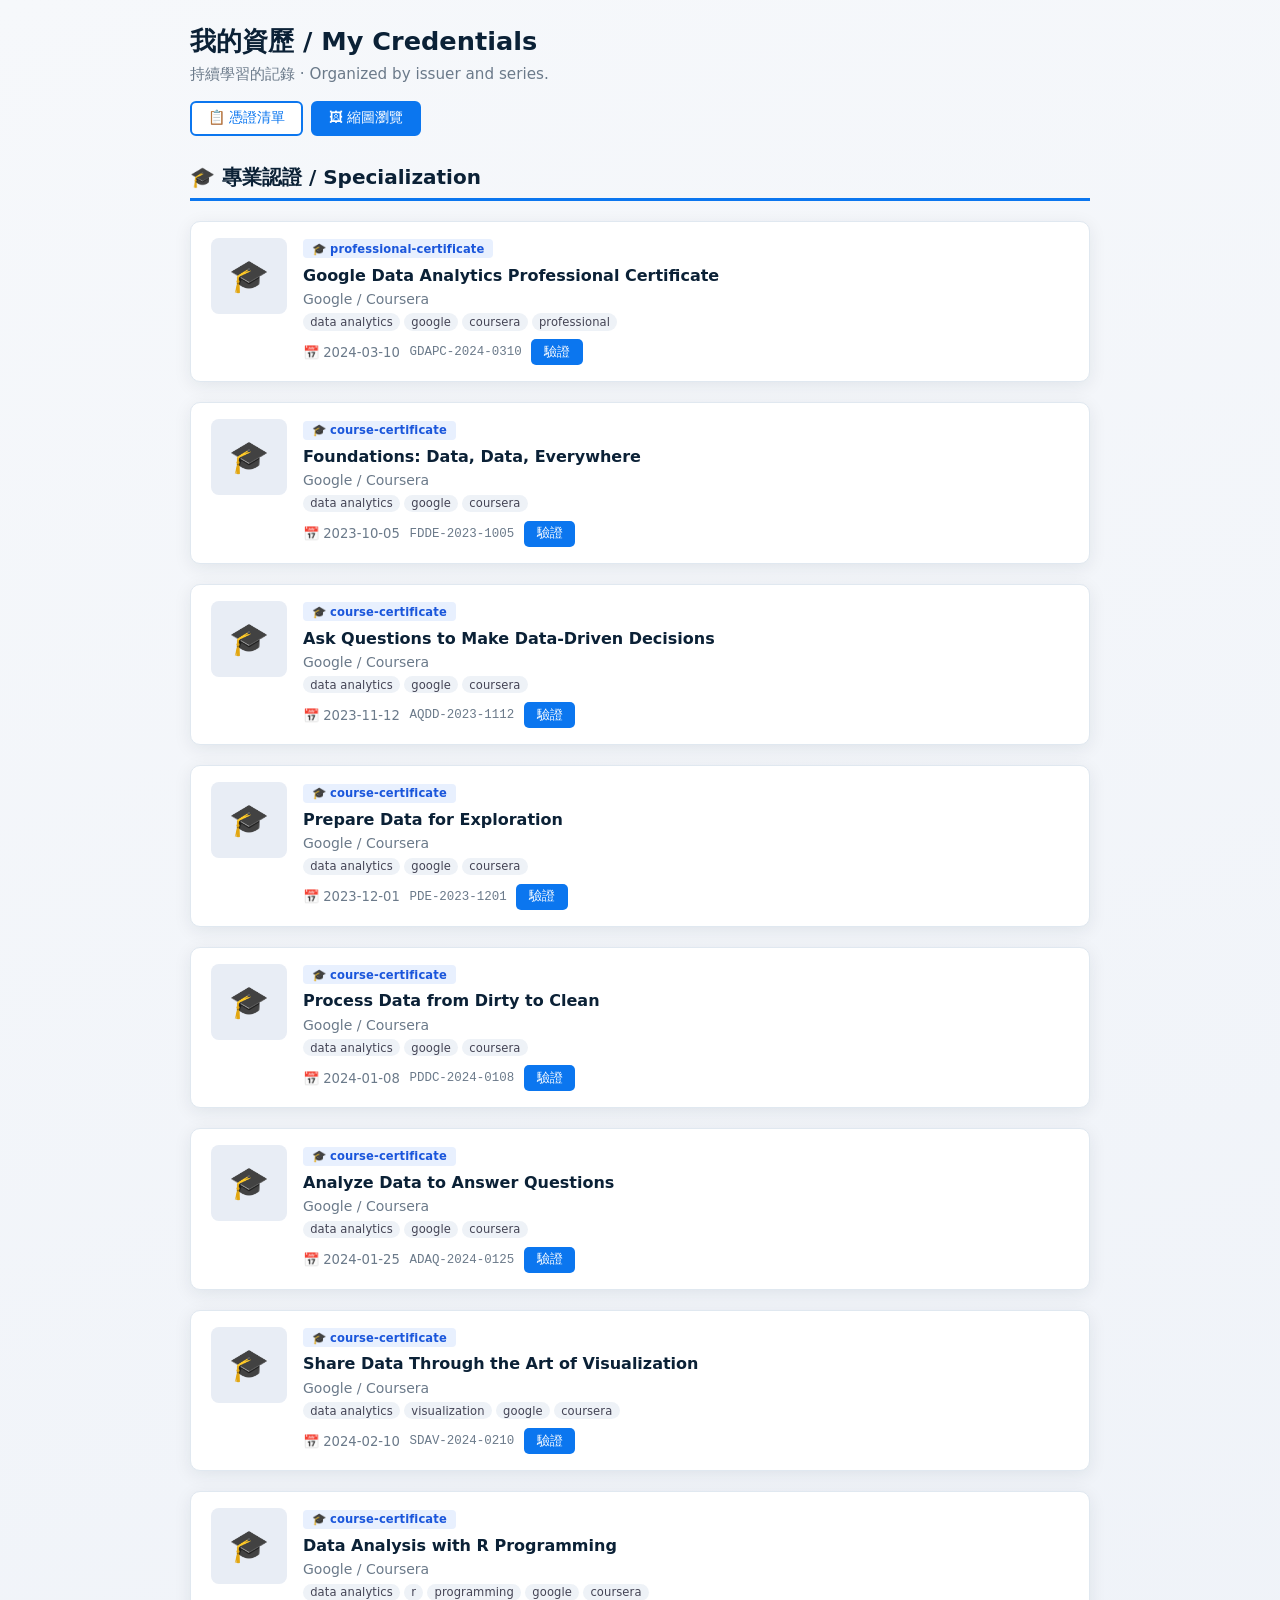
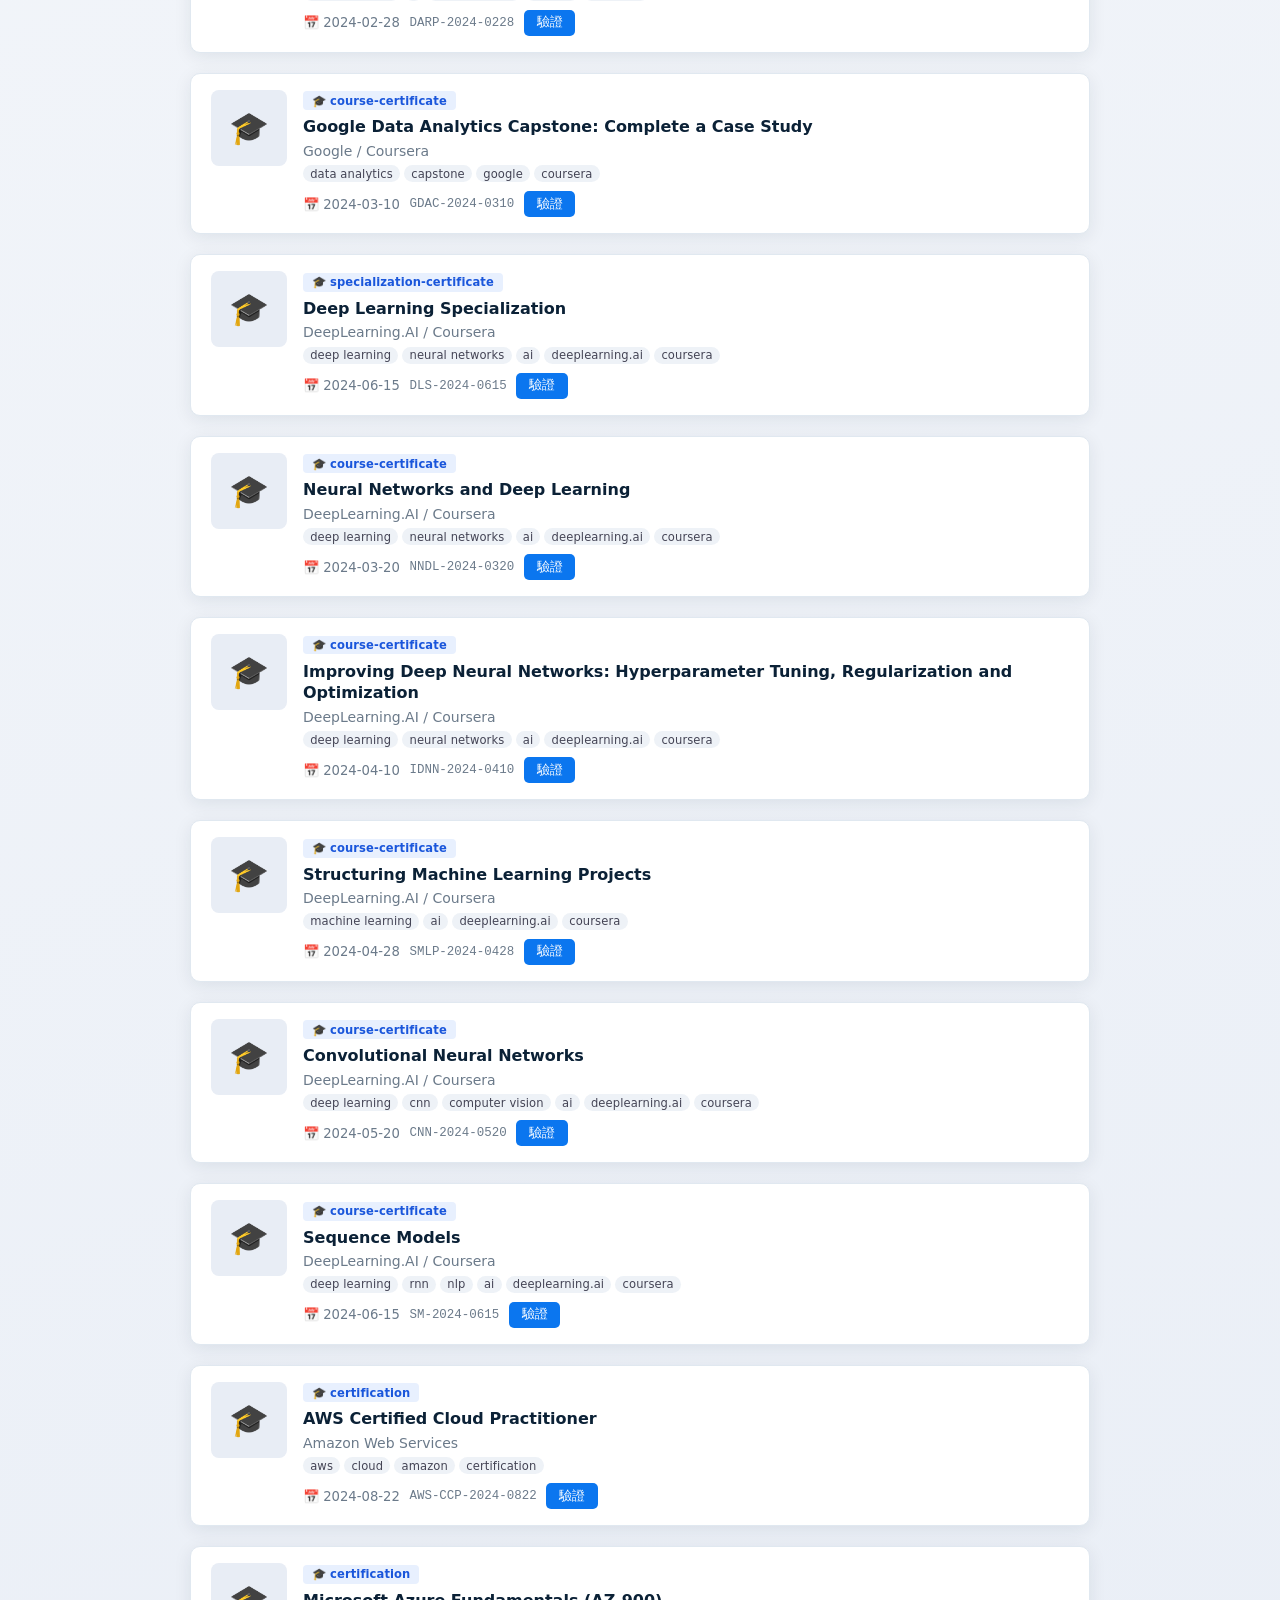
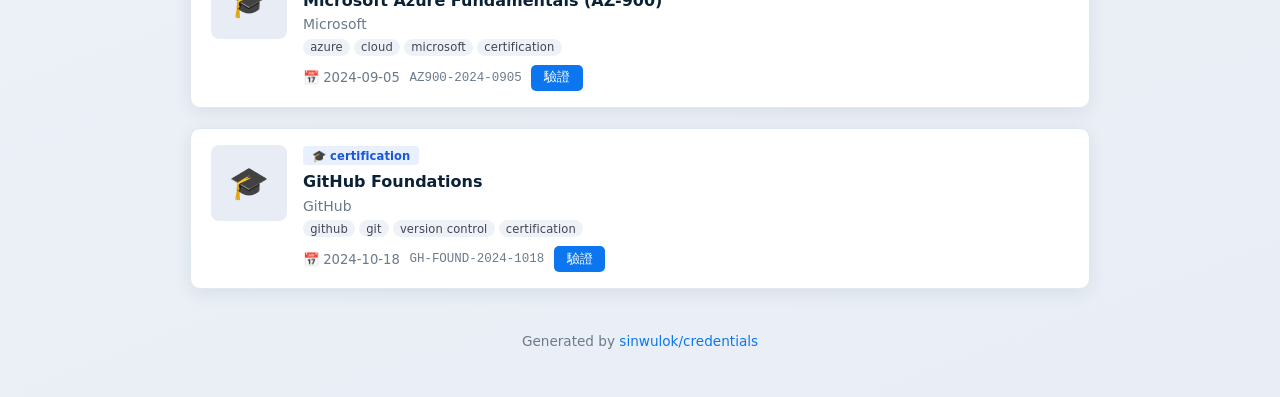
==== commit 94b8bf99: "feat: normalize group_role to primary/supporting and update frontend terminology Co-authored-by: sin" ====
--- a/docs/index.html
+++ b/docs/index.html
@@ -96,9 +96,9 @@
     const count = children.length;
     return `<div class="children-section">
       <div class="children-header">
-        <span class="children-label">子項目 / SUB-CERTIFICATES</span>
+        <span class="children-label">支援課程 / Supporting courses</span>
         <button class="toggle-btn" data-count="${count}" aria-expanded="false">
-          ▼ 展示 ${count} 個子項目
+          ▼ 展示 ${count} 個支援課程
         </button>
       </div>
       <div class="children-wrapper" hidden>
@@ -106,7 +106,7 @@
           <thead>
             <tr>
               <th class="col-num">#</th>
-              <th>子項目名稱 / Sub-certificate</th>
+              <th>支援課程名稱 / Supporting courses</th>
               <th class="col-date">發證日期</th>
               <th class="col-id">憑證編號</th>
               <th>驗證</th>
@@ -130,6 +130,7 @@
       <div class="cert-card">
         <div class="cert-thumbnail" aria-hidden="true">${thumbHtml}</div>
         <div class="cert-body">
+          ${cert.group_role === 'primary' ? '<div class="cert-role-badge">Primary</div>' : ''}
           ${cert.type ? `<div class="cert-type-badge">🎓 ${esc(cert.type)}</div>` : ''}
           <h3 class="cert-title">${esc(cert.title)}</h3>
           ${cert.issuer ? `<div class="cert-issuer">${esc(cert.issuer)}</div>` : ''}
@@ -175,7 +176,7 @@
       for (const rec of data) {
         if (rec.visibility === 'hidden') continue;
 
-        const isChild = rec.group_role === 'child' && rec.parent_id != null && rec.parent_id !== '';
+        const isChild = rec.group_role === 'supporting' && rec.parent_id != null && rec.parent_id !== '';
         if (isChild) {
           const pid = String(rec.parent_id);
           if (!childrenByParentId[pid]) childrenByParentId[pid] = [];
@@ -222,11 +223,11 @@
           if (expanded) {
             wrapper.hidden = true;
             btn.setAttribute('aria-expanded', 'false');
-            btn.textContent = '▼ 展示 ' + count + ' 個子項目';
+            btn.textContent = '▼ 展示 ' + count + ' 個支援課程';
           } else {
             wrapper.hidden = false;
             btn.setAttribute('aria-expanded', 'true');
-            btn.textContent = '▲ 隱藏 ' + count + ' 個子項目';
+            btn.textContent = '▲ 隱藏 ' + count + ' 個支援課程';
           }
         });
       });
--- a/docs/styles.css
+++ b/docs/styles.css
@@ -148,6 +148,19 @@
   margin-bottom: .4rem;
   letter-spacing: .01em;
 }
+.cert-role-badge {
+  display: inline-block;
+  background: #e6f4ea;
+  color: #1e7e34;
+  font-size: .72rem;
+  font-weight: 700;
+  padding: .15rem .55rem;
+  border-radius: 4px;
+  margin-bottom: .4rem;
+  margin-right: .35rem;
+  letter-spacing: .03em;
+  text-transform: uppercase;
+}
 .cert-title {
   margin: 0 0 .3rem;
   font-size: 1rem;
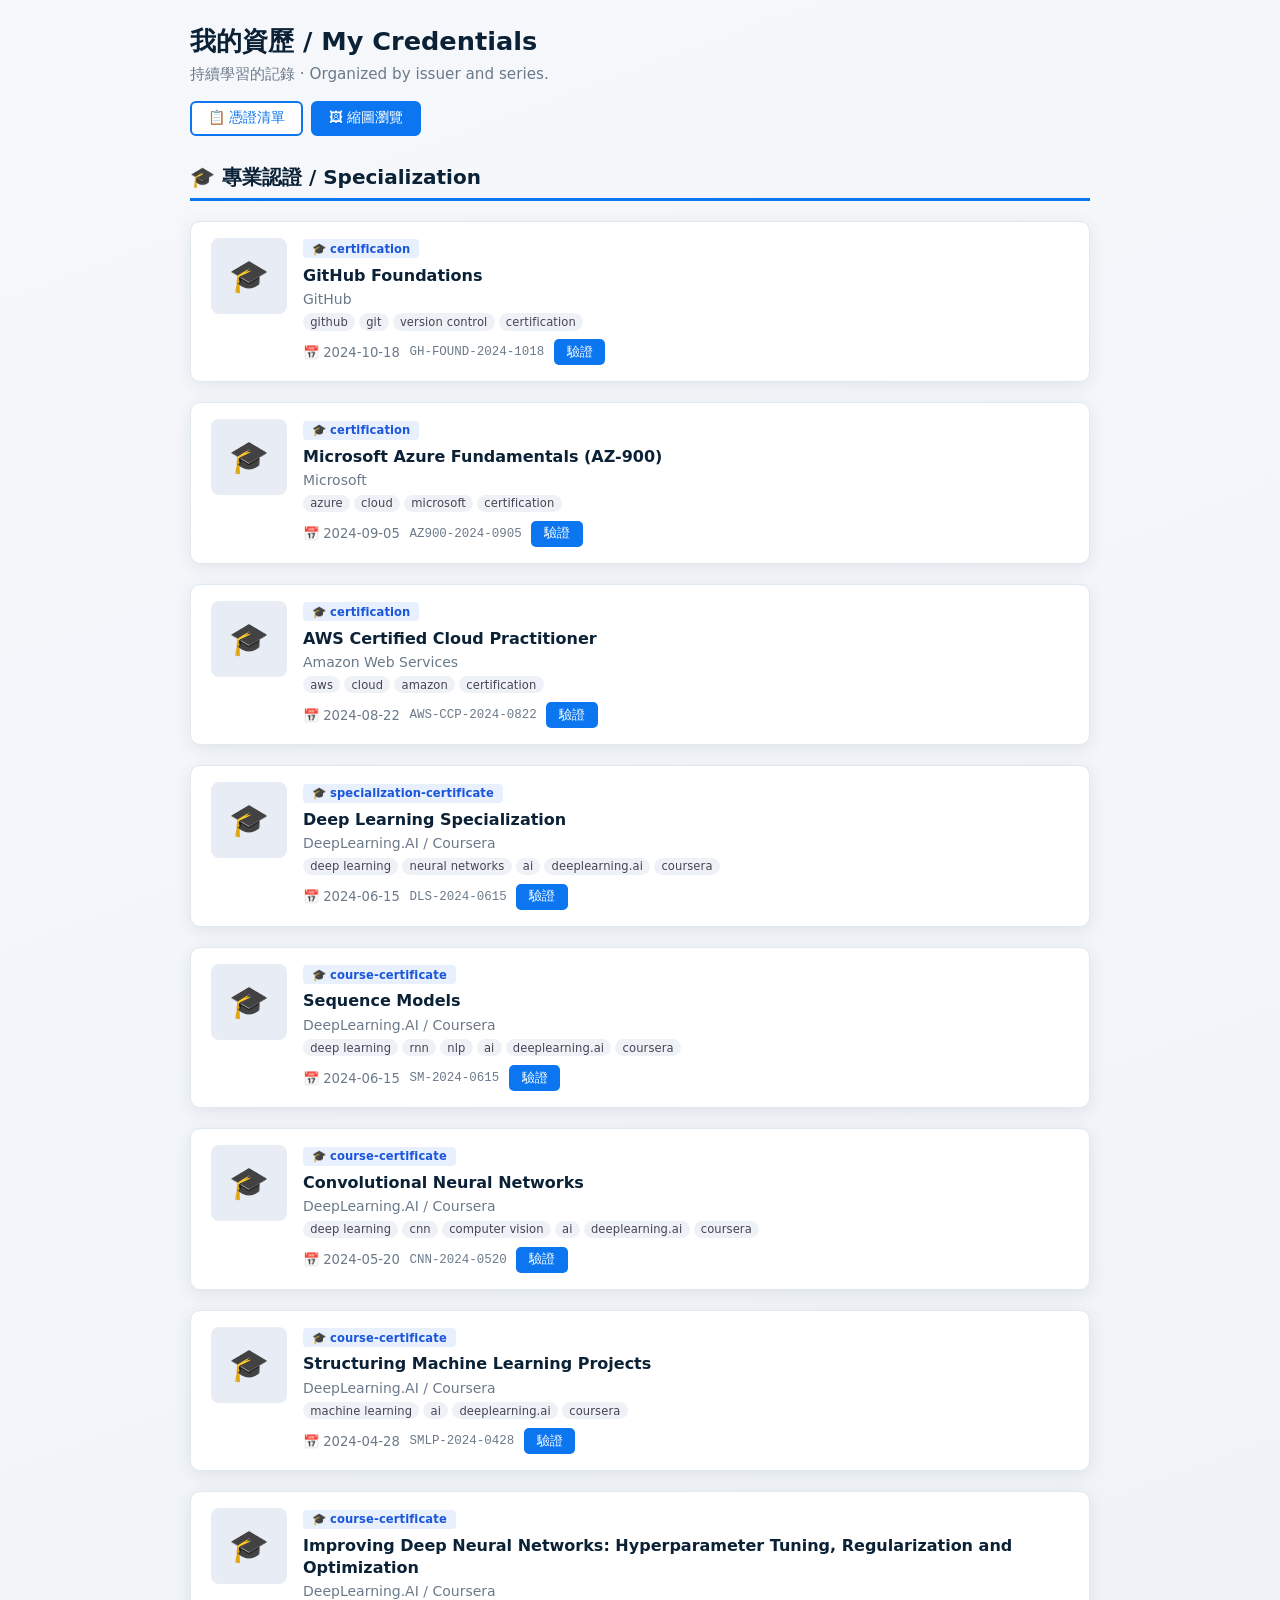
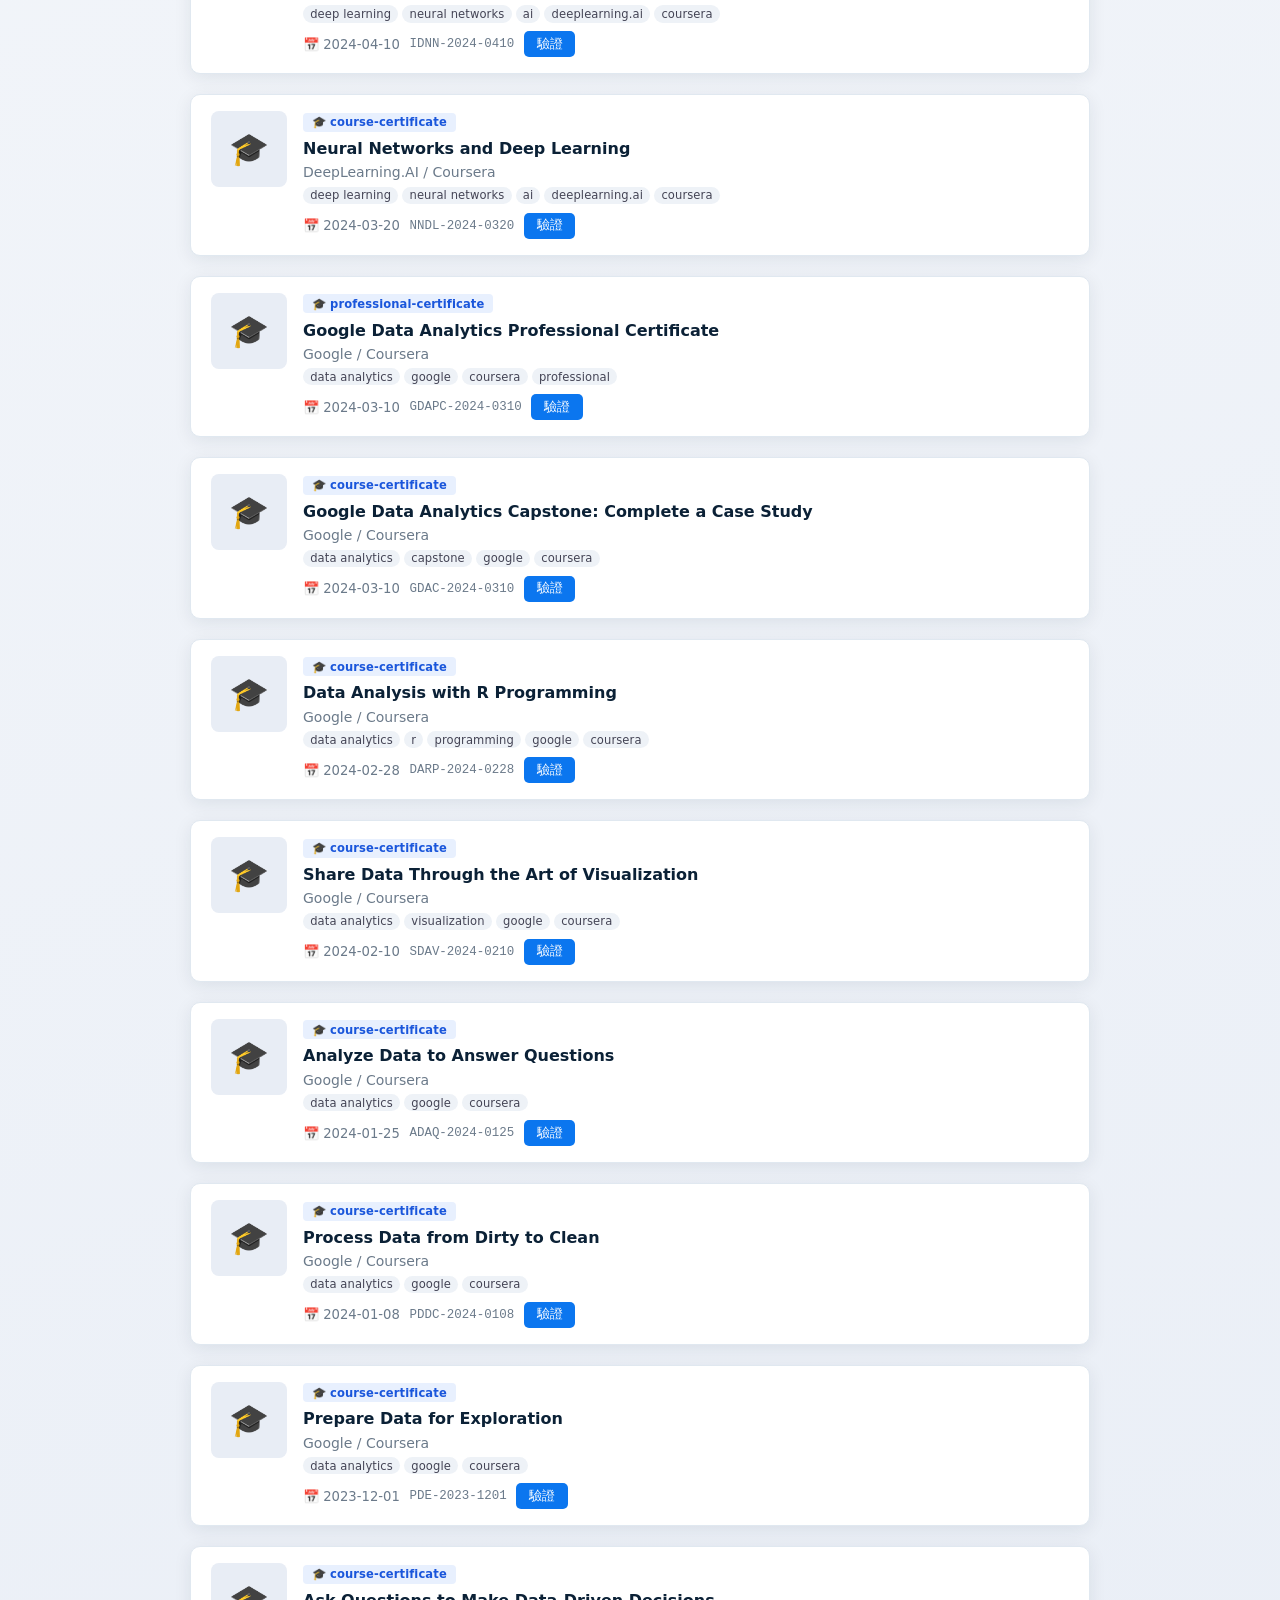
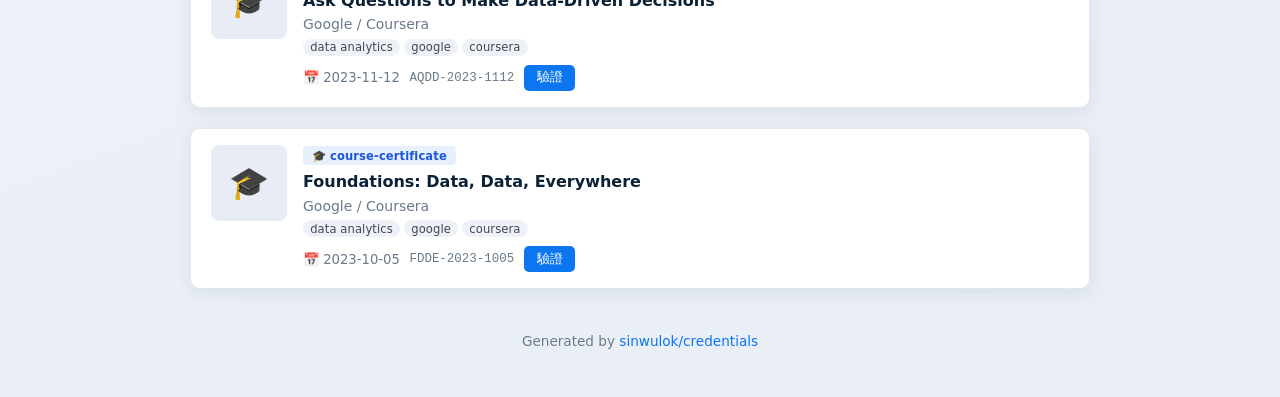
==== commit 320b4467: "Sort specializations and learning paths by issue date" ====
--- a/docs/index.html
+++ b/docs/index.html
@@ -55,6 +55,9 @@
   function byOrderThenId(a, b) {
     return (a.order ?? 999999) - (b.order ?? 999999) || (a.id ?? 0) - (b.id ?? 0);
   }
+  function byIssueDateDesc(a, b) {
+    return (new Date(b.issue_date || 0)) - (new Date(a.issue_date || 0));
+  }
 
   /* ── HTML escaping ── */
   function esc(str) {
@@ -188,7 +191,7 @@
 
       /* sort children by order then id */
       for (const kids of Object.values(childrenByParentId)) {
-        kids.sort(byOrderThenId);
+        kids.sort(byIssueDateDesc);
       }
 
       /* ── categorise parents ── */
@@ -203,8 +206,8 @@
         }
       }
 
-      specializations.sort(byOrderThenId);
-      learningPaths.sort(byOrderThenId);
+      specializations.sort(byIssueDateDesc);
+      learningPaths.sort(byIssueDateDesc);
 
       /* ── render ── */
       const html =
